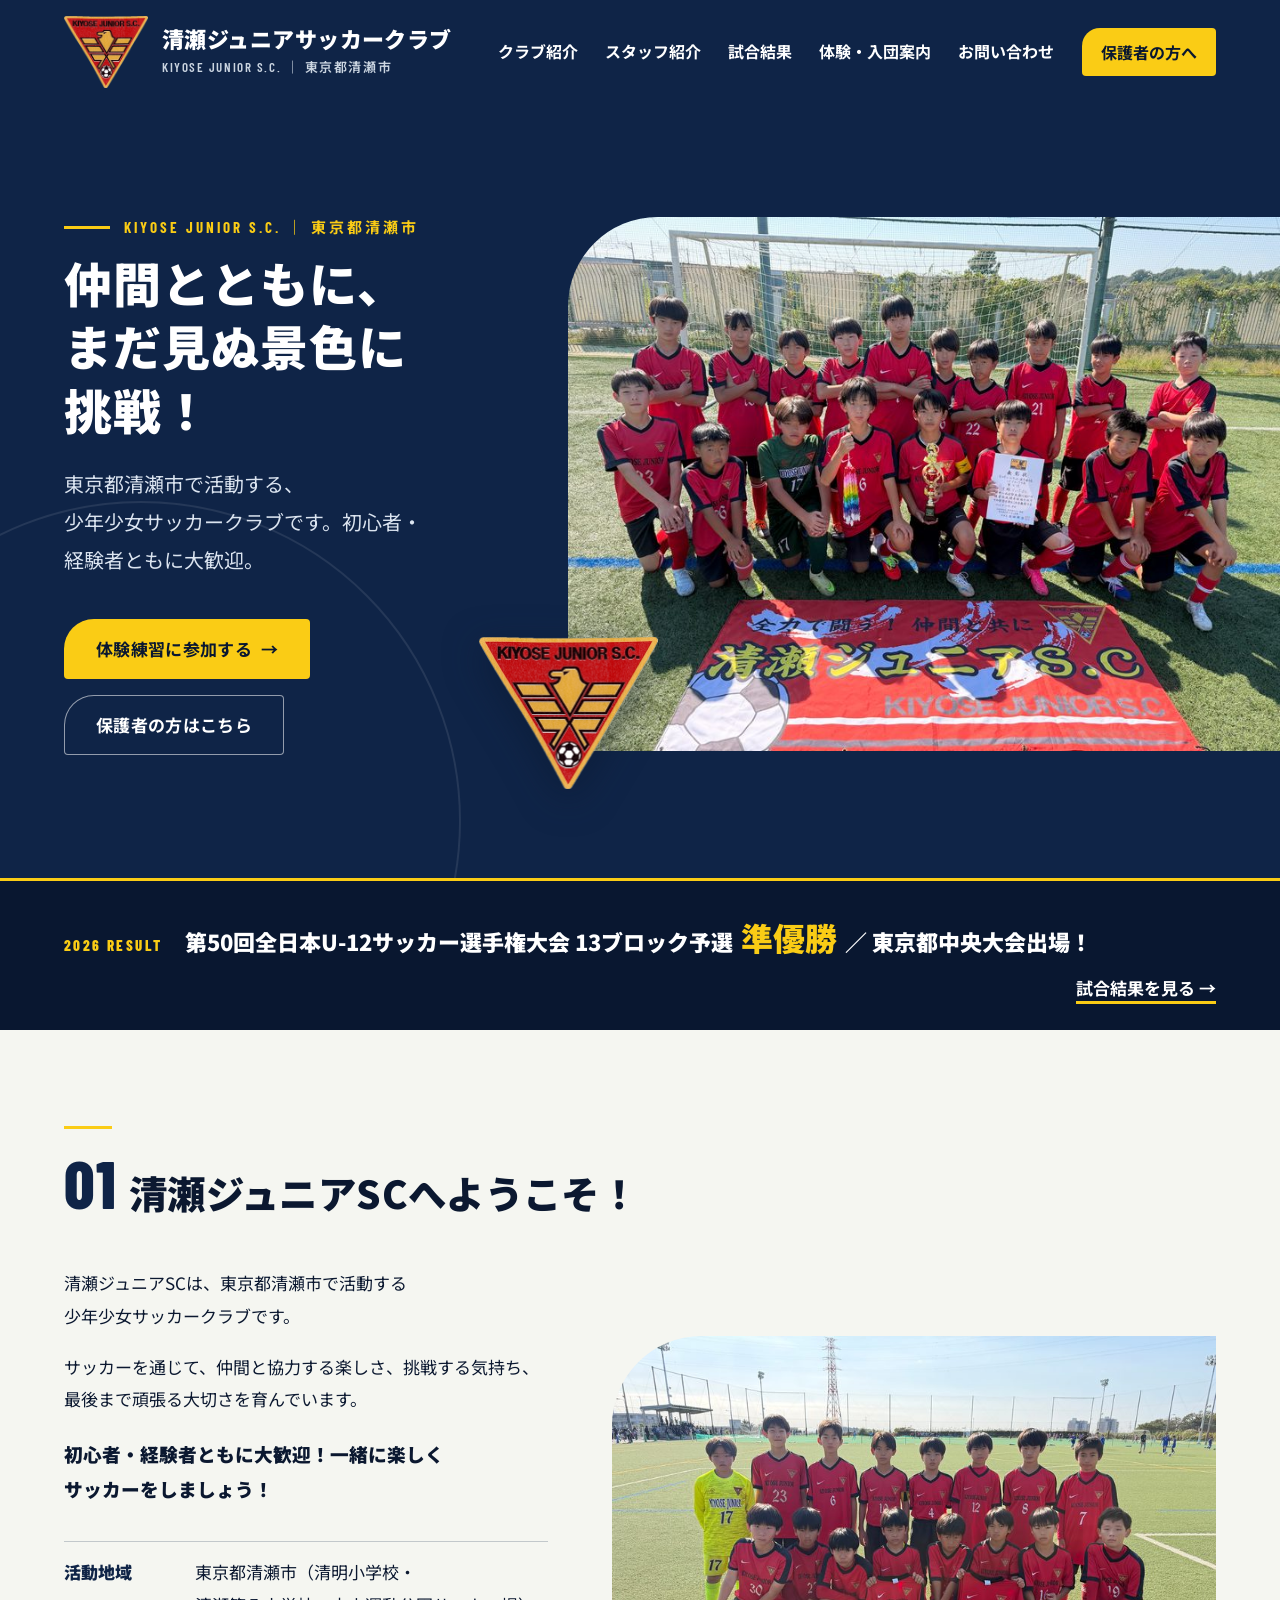
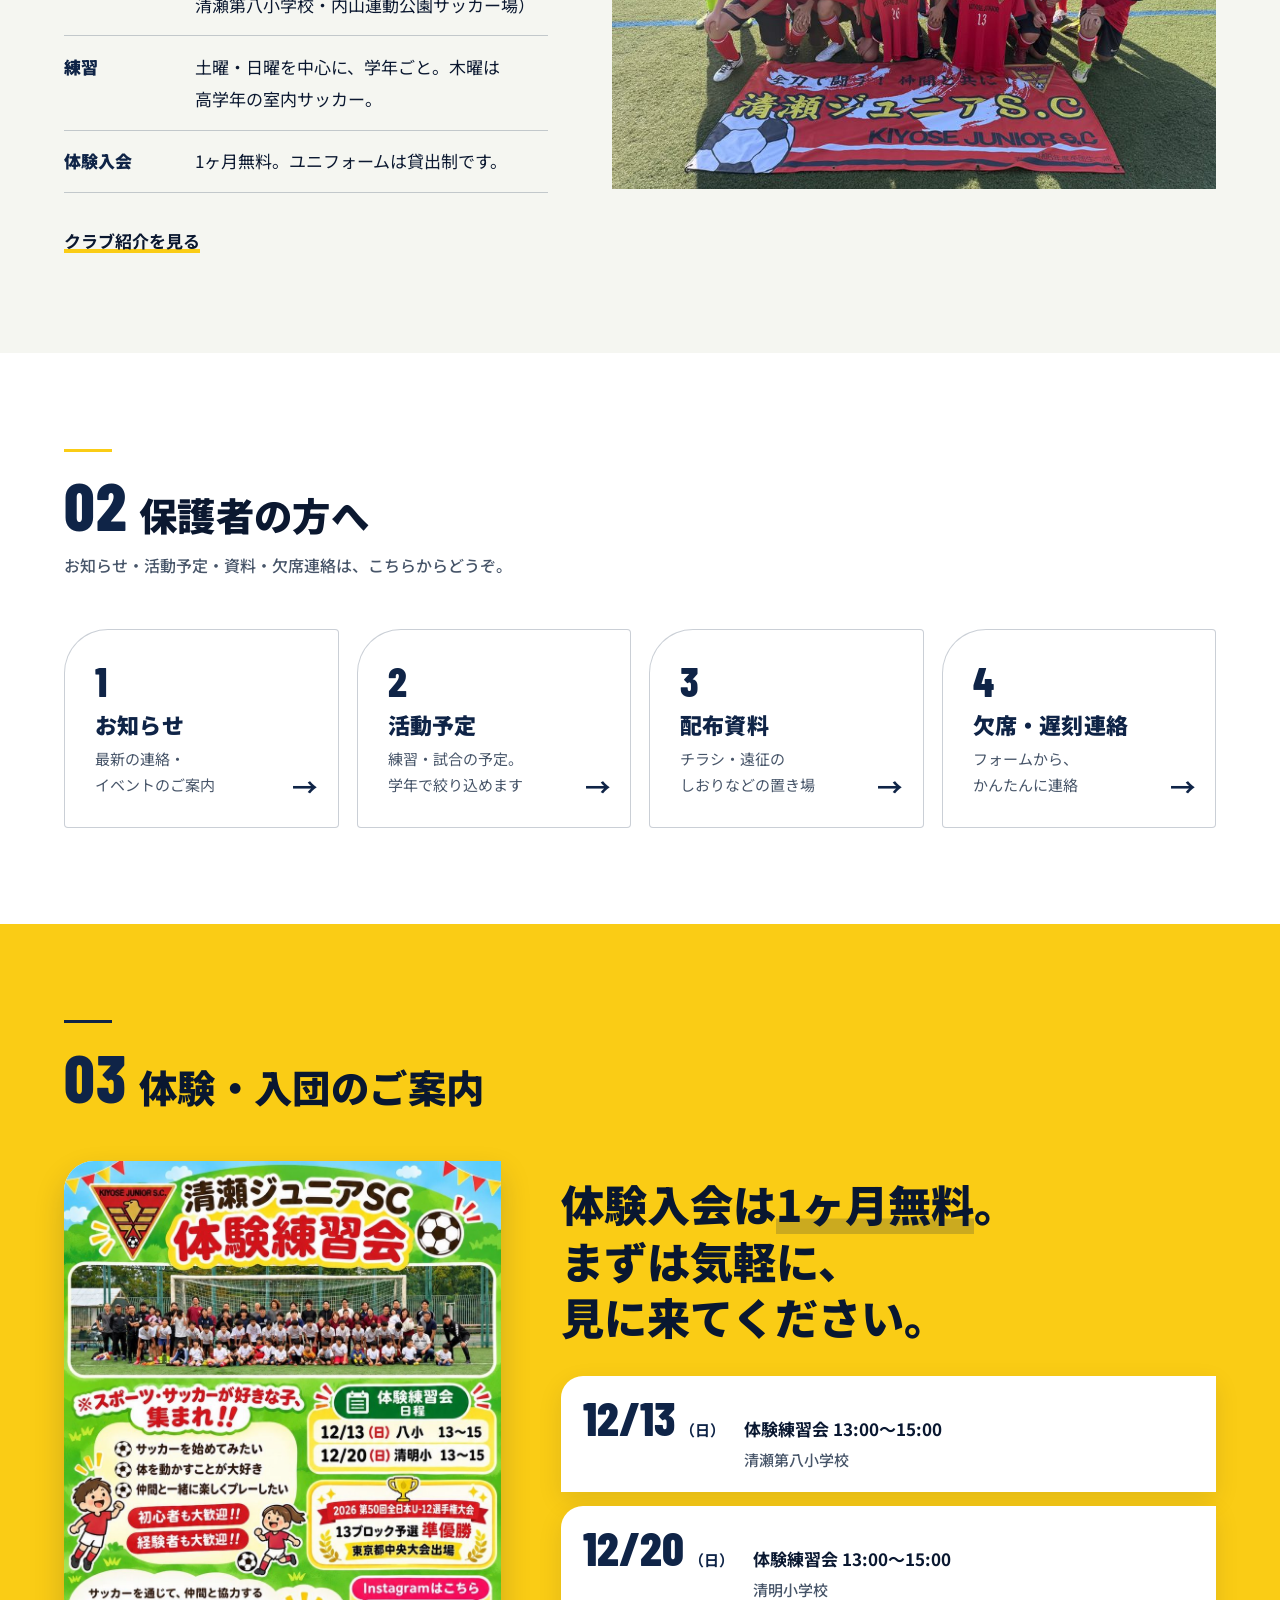
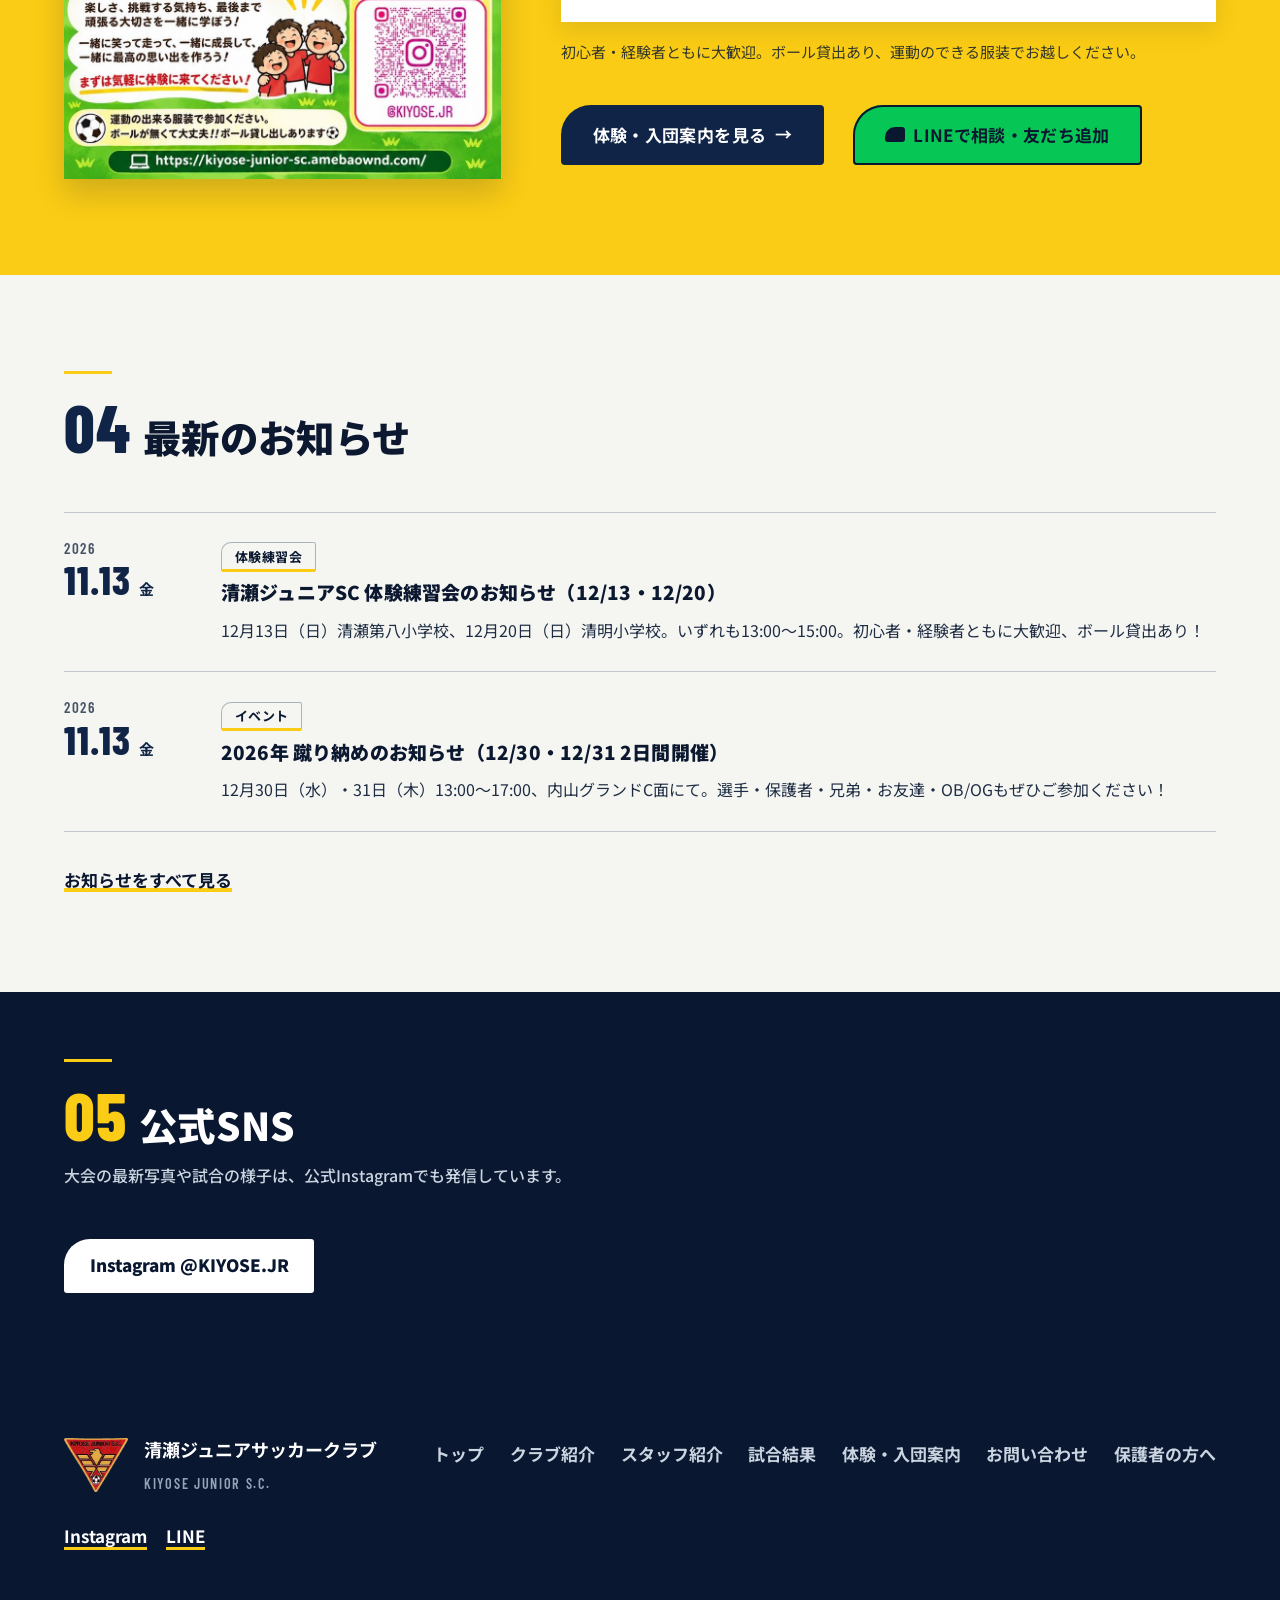
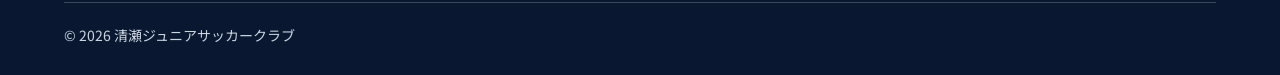
==== index.html @ 74bf967c "デザインB案（A＋B・赤はエンブレムと注意だけ）：見た目だけを入れた版 - 見出し：上に山吹の線（3px×48px）。番号は紺（紺の地では山吹、山吹の地では紺）。線は山吹の地の上では紺。 - トップの" ====
<!DOCTYPE html>
<html lang="ja" class="no-js">
<head>
<meta charset="utf-8">
<meta name="viewport" content="width=device-width, initial-scale=1">
<title>清瀬ジュニアサッカークラブ｜東京都清瀬市の少年少女サッカークラブ</title>
<meta name="description" content="東京都清瀬市で活動する少年少女サッカークラブ。初心者・経験者ともに大歓迎、体験入会は1ヶ月無料。お知らせ・活動予定・欠席連絡は保護者の方へのページから。">
<meta name="theme-color" content="#0f2447">
<meta property="og:type" content="website">
<meta property="og:locale" content="ja_JP">
<meta property="og:site_name" content="清瀬ジュニアサッカークラブ">
<meta property="og:title" content="清瀬ジュニアサッカークラブ｜東京都清瀬市の少年少女サッカークラブ">
<meta property="og:description" content="東京都清瀬市で活動する少年少女サッカークラブ。初心者・経験者ともに大歓迎、体験入会は1ヶ月無料。お知らせ・活動予定・欠席連絡は保護者の方へのページから。">
<link rel="canonical" href="https://kiyose-jr-sc.club/">
<meta property="og:url" content="https://kiyose-jr-sc.club/">
<meta property="og:image" content="https://kiyose-jr-sc.club/images/og.jpg">
<meta name="twitter:card" content="summary_large_image">
<link rel="icon" type="image/png" sizes="48x48" href="/images/favicon-48.png">
<link rel="apple-touch-icon" href="/images/favicon-180.png">
<link rel="preconnect" href="https://fonts.googleapis.com">
<link rel="preconnect" href="https://fonts.gstatic.com" crossorigin>
<link href="https://fonts.googleapis.com/css2?family=Barlow+Condensed:wght@600;700;800&family=Noto+Sans+JP:wght@400;500;700;900&display=swap" rel="stylesheet">
<link rel="stylesheet" href="/css/style.css">
<script>document.documentElement.className=document.documentElement.className.replace('no-js','js');</script>
<script type="application/ld+json">{"@context":"https://schema.org","@type":"SportsClub","name":"清瀬ジュニアサッカークラブ","alternateName":"KIYOSE JUNIOR S.C.","sport":"サッカー","areaServed":"東京都清瀬市","image":"https://kiyose-jr-sc.club/images/og.jpg","sameAs":["https://www.instagram.com/kiyose.jr/"]}</script>
</head>
<body>
<a class="skip" href="#main">本文へ移動</a>
<header class="site-header">
  <div class="wrap bar">
    <a class="brand" href="/">
      <img src="/images/emblem.png" width="720" height="613" alt="清瀬ジュニアサッカークラブ エンブレム">
      <span class="brand-text"><b>清瀬ジュニアサッカークラブ</b><small>KIYOSE JUNIOR S.C. ｜ 東京都清瀬市</small></span>
    </a>
    <button class="menu-btn" type="button" aria-expanded="false" aria-controls="gnav">メニュー</button>
    <nav id="gnav" class="gnav" aria-label="サイトメニュー">
      <ul>
          <li><a href="/about/">クラブ紹介</a></li>
          <li><a href="/staff/">スタッフ紹介</a></li>
          <li><a href="/results/">試合結果</a></li>
          <li><a href="/join/">体験・入団案内</a></li>
          <li><a href="/contact/">お問い合わせ</a></li>
          <li class="nav-cta"><a href="/parents/">保護者の方へ</a></li>
      </ul>
    </nav>
  </div>
</header>
<main id="main">

<section class="hero">
  <div class="wrap hero-grid">
    <div class="hero-copy">
      <p class="eyebrow">KIYOSE JUNIOR S.C. ｜ 東京都清瀬市</p>
      <h1><span class="nb">仲間とともに、</span><span class="nb">まだ見ぬ景色に<wbr>挑戦！</span></h1>
      <p class="lead">東京都清瀬市で活動する、少年少女サッカークラブです。初心者・経験者ともに大歓迎。</p>
      <p class="cta-row">
        <a class="btn btn-yellow" href="/join/">体験練習に参加する <span class="arrow"></span></a>
        <a class="btn btn-ghost" href="/parents/">保護者の方はこちら</a>
      </p>
    </div>
    <figure class="hero-photo">
      <div class="photo"><img src="/images/team-1-1600.jpg" srcset="/images/team-1-800.jpg 800w, /images/team-1-1200.jpg 1200w, /images/team-1-1600.jpg 1600w, /images/team-1-2400.jpg 2400w, /images/team-1-3200.jpg 3200w" sizes="(min-width: 900px) 52vw, 92vw" width="1600" height="1200" alt="清瀬ジュニアSCの選手たちの集合写真。赤いユニフォームで、優勝旗とトロフィーを囲んでいる" loading="eager" fetchpriority="high"></div>
      <img class="hero-emblem" src="/images/emblem.png" width="720" height="613" alt="">
    </figure>
  </div>
</section>

<section class="achieve" aria-label="2026年度の大会実績">
  <div class="wrap">
    <span class="ac-label">2026 RESULT</span>
    <p class="ac-main">第50回全日本U-12サッカー選手権大会 13ブロック予選 <em>準優勝</em> ／ 東京都中央大会出場！</p>
    <a href="/results/">試合結果を見る →</a>
  </div>
</section>

<section class="sec" id="club">
  <div class="wrap">
    <div class="sh"><span class="no">01</span><h2>清瀬ジュニアSCへようこそ！</h2></div>
    <div class="cols wide-r">
      <div>
        <div class="prose">
          <p>清瀬ジュニアSCは、東京都清瀬市で活動する少年少女サッカークラブです。</p>
          <p>サッカーを通じて、仲間と協力する楽しさ、挑戦する気持ち、最後まで頑張る大切さを育んでいます。</p>
          <p class="em">初心者・経験者ともに大歓迎！一緒に楽しくサッカーをしましょう！</p>
        </div>
        <dl class="facts">
          <div><dt>活動地域</dt><dd>東京都清瀬市（清明小学校・清瀬第八小学校・内山運動公園サッカー場）</dd></div>
          <div><dt>練習</dt><dd>土曜・日曜を中心に、学年ごと。木曜は高学年の室内サッカー。</dd></div>
          <div><dt>体験入会</dt><dd>1ヶ月無料。ユニフォームは貸出制です。</dd></div>
        </dl>
        <p class="more-row"><a class="text-link" href="/about/">クラブ紹介を見る</a></p>
      </div>
      <figure class="photo-arc"><img src="/images/team-2-1600.jpg" srcset="/images/team-2-800.jpg 800w, /images/team-2-1200.jpg 1200w, /images/team-2-1600.jpg 1600w, /images/team-2-2400.jpg 2400w" sizes="(min-width: 1280px) 605px, (min-width: 900px) 48vw, 92vw" width="1600" height="1200" alt="清瀬ジュニアSCの選手たちの集合写真。ピッチの上で、チームのフラッグを前に並んでいる" loading="lazy"></figure>
    </div>
  </div>
</section>

<section class="sec white" id="parents-entry">
  <div class="wrap">
    <div class="sh"><span class="no">02</span><h2>保護者の方へ</h2><p class="sub">お知らせ・活動予定・資料・欠席連絡は、こちらからどうぞ。</p></div>
    <div class="tiles">
      <a class="tile" href="/parents/#news"><span class="tn">1</span><h3>お知らせ</h3><p>最新の連絡・イベントのご案内</p><span class="go">→</span></a>
      <a class="tile" href="/parents/#schedule"><span class="tn">2</span><h3>活動予定</h3><p>練習・試合の予定。学年で絞り込めます</p><span class="go">→</span></a>
      <a class="tile" href="/parents/#docs"><span class="tn">3</span><h3>配布資料</h3><p>チラシ・遠征のしおりなどの置き場</p><span class="go">→</span></a>
      <a class="tile" href="/parents/#absence"><span class="tn">4</span><h3>欠席・遅刻連絡</h3><p>フォームから、かんたんに連絡</p><span class="go">→</span></a>
    </div>
  </div>
</section>

<section class="sec yellow" id="join">
  <div class="wrap">
    <div class="sh"><span class="no">03</span><h2>体験・入団のご案内</h2></div>
    <div class="join-grid">
      <figure class="flyer">
        <a href="/join/"><img src="/images/flyer-taiken.jpg" width="900" height="1272" alt="清瀬ジュニアSC 体験練習会のチラシ。12月13日と12月20日の13時から15時" loading="lazy"></a>
      </figure>
      <div>
        <p class="big-offer"><span class="nb">体験入会は<em>1ヶ月無料</em>。</span><br><span class="nb">まずは気軽に、</span><span class="nb">見に来てください。</span></p>
        <ul class="dates">
          <li><span class="dd">12/13<small>（日）</small></span><span class="dw">体験練習会 13:00〜15:00<span>清瀬第八小学校</span></span></li>
          <li><span class="dd">12/20<small>（日）</small></span><span class="dw">体験練習会 13:00〜15:00<span>清明小学校</span></span></li>
        </ul>
        <p class="note" style="margin-top:1rem">初心者・経験者ともに大歓迎。ボール貸出あり、運動のできる服装でお越しください。</p>
        <p class="cta-row"><a class="btn btn-navy" href="/join/">体験・入団案内を見る <span class="arrow"></span></a>
          <a class="btn btn-chat" href="#" data-social="line" target="_blank" rel="noopener" hidden>LINEで相談・友だち追加</a></p>
      </div>
    </div>
  </div>
</section>

<section class="sec" id="news">
  <div class="wrap">
    <div class="sh"><span class="no">04</span><h2>最新のお知らせ</h2></div>
    <ul class="news" data-news data-limit="3">
    <li class="news-item">
      <time class="nd" datetime="2026-11-13"><span class="nd-y">2026</span><span class="nd-md">11.13</span><span class="nd-w">金</span></time>
      <div class="nbody"><span class="tag tag-navy">体験練習会</span><h3 class="nt">清瀬ジュニアSC 体験練習会のお知らせ（12/13・12/20）</h3><p class="nx"><span class="nb">12月13日（日）</span>清瀬第八小学校、<span class="nb">12月20日（日）</span>清明小学校。いずれも13:00〜15:00。初心者・経験者ともに大歓迎、ボール貸出あり！</p></div>
    </li>
    <li class="news-item">
      <time class="nd" datetime="2026-11-13"><span class="nd-y">2026</span><span class="nd-md">11.13</span><span class="nd-w">金</span></time>
      <div class="nbody"><span class="tag tag-yellow">イベント</span><h3 class="nt">2026年 蹴り納めのお知らせ（12/30・12/31 2日間開催）</h3><p class="nx"><span class="nb">12月30日（水）</span>・<span class="nb">31日（木）</span>13:00〜17:00、内山グランドC面にて。選手・保護者・兄弟・お友達・OB/OGもぜひご参加ください！</p></div>
    </li>
  </ul>
    <p class="more-row"><a class="text-link" href="/parents/#news">お知らせをすべて見る</a></p>
  </div>
</section>

<section class="sec tight deep on-dark" id="sns">
  <div class="wrap">
    <div class="sh"><span class="no">05</span><h2>公式SNS</h2><p class="sub">大会の最新写真や試合の様子は、公式Instagramでも発信しています。</p></div>
    <div class="sns-row">
      <a href="https://www.instagram.com/kiyose.jr/" data-social="instagram" target="_blank" rel="noopener">Instagram @KIYOSE.JR</a>
      <a href="#" data-social="facebook" target="_blank" rel="noopener" hidden>Facebook</a>
    </div>
  </div>
</section>

</main>
<footer class="site-footer">
  <div class="wrap">
    <div class="foot-grid">
      <div>
        <a class="foot-brand" href="/">
          <img src="/images/emblem.png" width="720" height="613" alt="" loading="lazy">
          <span><b>清瀬ジュニアサッカークラブ</b><small>KIYOSE JUNIOR S.C.</small></span>
        </a>
        <p class="foot-sns">
          <a href="https://www.instagram.com/kiyose.jr/" data-social="instagram" target="_blank" rel="noopener">Instagram</a>
          <a href="#" data-social="line" target="_blank" rel="noopener" hidden>LINE</a>
          <a href="#" data-social="facebook" target="_blank" rel="noopener" hidden>Facebook</a>
        </p>
      </div>
      <nav class="foot-nav" aria-label="フッターメニュー">
        <a href="/">トップ</a>
        <a href="/about/">クラブ紹介</a>
        <a href="/staff/">スタッフ紹介</a>
        <a href="/results/">試合結果</a>
        <a href="/join/">体験・入団案内</a>
        <a href="/contact/">お問い合わせ</a>
        <a href="/parents/">保護者の方へ</a>
      </nav>
    </div>
    <p class="copy">© <span data-year>2026</span> 清瀬ジュニアサッカークラブ</p>
  </div>
</footer>
<script src="/config.js" defer></script>
<script src="/js/common.js" defer></script>
</body>
</html>
---- css/style.css ----
/*
 * 清瀬ジュニアサッカークラブ スタイルシート（これ1枚だけです）
 * ------------------------------------------------------------
 * 世界観：「ピッチのライン」
 *   ・線   … 区切りは、白線のような一本線（四角い枠では囲まない）
 *   ・番号 … 見出しの頭は背番号（01・02…）。日付・スコアも同じ数字の書体
 *   ・弧   … コーナーアーク。写真・ボタン・カードは「左上の角だけ」丸い
 *   ・色   … 濃紺（地）／黄色（押す・目印）／チョークの白（読む面）。赤はエンブレムと注意だけ
 * ChatGPTに頼むときは、「このCSSの世界観（線・番号・左上だけ丸い角）を守って」と添えてください。
 */

:root {
  --navy: #0f2447;
  --navy-deep: #091730;
  --navy-mid: #17336a;
  --yellow: #facc15;
  --chalk: #f5f6f1;
  --white: #ffffff;
  --ink: #0b1830;
  --muted: #475569;
  --line: rgba(15, 36, 71, .22);
  --red: #c8102e;

  --font: "Noto Sans JP", "Hiragino Kaku Gothic ProN", "Hiragino Sans", Meiryo, system-ui, sans-serif;
  --num: "Barlow Condensed", "Noto Sans JP", sans-serif;

  --gutter: clamp(18px, 4.5vw, 44px);
  --wrap: 72rem;
  --arc: clamp(44px, 7vw, 110px);   /* 大きな弧（写真） */
  --arc-m: 30px;                    /* 中くらいの弧（カード・ボタン） */
  --space: clamp(52px, 7.5vw, 96px);
}

*, *::before, *::after { box-sizing: border-box; }
html { -webkit-text-size-adjust: 100%; scroll-behavior: smooth; scroll-padding-top: 88px; }
body {
  margin: 0;
  font-family: var(--font);
  font-size: 1rem;
  line-height: 1.9;
  color: var(--ink);
  background: var(--chalk);
  word-break: auto-phrase;
  line-break: strict;
  overflow-wrap: anywhere;
  font-feature-settings: "palt" 0;
}
@media (min-width: 900px) { body { font-size: 1.0625rem; } }
img { max-width: 100%; height: auto; display: block; }
h1, h2, h3, h4 { line-height: 1.4; margin: 0; text-wrap: balance; font-weight: 900; letter-spacing: .01em; }
p { margin: 0; text-wrap: pretty; }
ul, ol { margin: 0; padding: 0; list-style: none; }
a { color: inherit; }
button { font: inherit; color: inherit; }
[hidden] { display: none !important; }
.nb { display: inline-block; }
.wrap { width: 100%; max-width: calc(var(--wrap) + var(--gutter) * 2); margin-inline: auto; padding-inline: var(--gutter); }
.skip { position: absolute; left: -999px; top: 0; background: var(--yellow); color: var(--navy-deep); padding: .6rem 1rem; z-index: 100; font-weight: 700; }
.skip:focus { left: 0; }
:focus-visible { outline: 3px solid var(--yellow); outline-offset: 3px; box-shadow: 0 0 0 5px var(--navy); }
.on-dark :focus-visible, .site-header :focus-visible, .site-footer :focus-visible { box-shadow: 0 0 0 5px var(--navy-deep); }

/* ---------- 文章中のリンク：マーカーでなぞる ---------- */
.text-link, .prose a:not(.btn) {
  text-decoration: none; font-weight: 700;
  background: linear-gradient(var(--yellow), var(--yellow)) 0 100% / 100% .24em no-repeat;
  transition: background-size .2s ease;
}
.text-link:hover, .prose a:not(.btn):hover { background-size: 100% 100%; }

/* ---------- ボタン（左上だけ丸い） ---------- */
.btn {
  display: inline-flex; align-items: center; justify-content: center; gap: .5em;
  min-height: 54px; padding: .7rem 1.7rem;
  border: 0; cursor: pointer; text-decoration: none; text-align: center;
  font-weight: 700; line-height: 1.4; letter-spacing: .02em;
  border-radius: 4px; border-top-left-radius: var(--arc-m);
  transition: transform .18s ease, background-color .18s ease, color .18s ease;
}
.btn:hover { transform: translateY(-2px); }
.btn-yellow { background: var(--yellow); color: var(--navy-deep); }
.btn-yellow:hover { background: #ffd93a; }
.btn-navy { background: var(--navy); color: var(--white); }
.btn-navy:hover { background: var(--navy-mid); }
.btn-ghost { background: transparent; color: var(--white); box-shadow: inset 0 0 0 1px rgba(255,255,255,.55); }   /* 紺の地の上の、2つ目のボタン */
.btn-ghost:hover { background: rgba(255,255,255,.1); }
.btn-line { background: transparent; color: var(--navy); box-shadow: inset 0 -3px 0 var(--navy); border-radius: 0; }
.btn-line:hover { background: var(--navy); color: var(--white); }
.btn-chat { background: #06c755; color: var(--navy-deep); }   /* LINEの緑。文字は濃紺（白だと読みにくい：緑×濃紺は約8:1） */
.btn-chat:hover { background: #2fdc77; }
.btn-chat::before { content: ""; flex: none; width: 20px; height: 15px; background: var(--navy-deep); border-radius: 10px 3px 3px 3px; }   /* 吹き出し。左上だけ丸い */
.cta-band .btn-chat { box-shadow: inset 0 0 0 2px var(--navy-deep); }   /* 黄色の上では輪郭線を足す */
.btn-sm { min-height: 46px; padding: .5rem 1.2rem; font-size: .9375rem; }
.btn[disabled] { opacity: .45; cursor: not-allowed; transform: none; }
.arrow::after { content: "→"; font-family: var(--num); font-weight: 700; transition: transform .18s ease; }
.btn:hover .arrow::after, a:hover > .arrow::after { transform: translateX(4px); }
.link-btn { background: none; border: 0; padding: .4rem 0; cursor: pointer; font-weight: 700; color: var(--navy);
  background: linear-gradient(var(--yellow), var(--yellow)) 0 100% / 100% .24em no-repeat; }

/* ---------- ヘッダー ---------- */
.site-header { background: var(--navy); color: var(--white); position: relative; z-index: 20; }
.site-header .bar { display: flex; align-items: center; justify-content: space-between; gap: 1rem; padding-block: 12px; }
.brand { display: flex; align-items: center; gap: 14px; text-decoration: none; color: inherit; min-width: 0; }
.brand img { width: 62px; height: auto; flex: none; }
.brand-text { display: block; min-width: 0; }
.brand-text b { display: block; font-size: 1.0625rem; line-height: 1.3; font-weight: 900; letter-spacing: .02em; }
.brand-text small { display: block; font-family: var(--num); font-size: .8125rem; letter-spacing: .12em; color: #cbd5e1; font-weight: 600; margin-top: 2px; }
.menu-btn { display: none; }
.gnav ul { display: flex; flex-wrap: wrap; gap: .35rem 1.7rem; }
.gnav a {
  display: inline-block; padding: .5rem 0; text-decoration: none; font-weight: 700; font-size: .9375rem;
  background: linear-gradient(var(--yellow), var(--yellow)) 0 100% / 0 3px no-repeat; transition: background-size .2s ease;
}
.gnav a:hover, .gnav a[aria-current="page"] { background-size: 100% 3px; }
.gnav .nav-cta a { background: var(--yellow); color: var(--navy-deep); padding: .55rem 1.2rem; border-radius: 4px; border-top-left-radius: 18px; }
.gnav .nav-cta a:hover { background: #ffd93a; }

@media (min-width: 1000px) {
  .site-header .bar { padding-block: 16px; }
  .brand img { width: 84px; }
  .brand-text b { font-size: 1.375rem; }
  .gnav a { font-size: 1rem; }
}
@media (max-width: 999px) {
  .menu-btn {
    display: inline-flex; flex-direction: column; align-items: center; justify-content: center; gap: 5px; background: transparent; border: 0; cursor: pointer;
    color: var(--white); font-weight: 700; font-size: .6875rem; letter-spacing: .06em; min-width: 56px; min-height: 52px; flex: none; padding: 0;
  }
  .menu-btn::before { content: ""; width: 28px; height: 15px;
    background: linear-gradient(var(--yellow), var(--yellow)) 0 0 / 100% 3px no-repeat, linear-gradient(var(--yellow), var(--yellow)) 0 50% / 100% 3px no-repeat, linear-gradient(var(--yellow), var(--yellow)) 0 100% / 100% 3px no-repeat; }
  .site-header .bar { flex-wrap: wrap; }
  .brand img { width: 54px; }
  .brand { gap: 11px; flex: 1 1 0; }
  .brand-text b { font-size: .9375rem; }
  .brand-text small { font-size: .6875rem; letter-spacing: .06em; }
  .gnav { flex-basis: 100%; }
  .gnav ul { flex-direction: column; gap: 0; border-top: 1px solid rgba(255,255,255,.2); margin-top: 6px; }
  .gnav li { border-bottom: 1px solid rgba(255,255,255,.14); }
  .gnav a { display: block; padding: .95rem 0; font-size: 1.0625rem; }
  .gnav .nav-cta { border-bottom: 0; padding-top: .9rem; }
  .gnav .nav-cta a { display: block; text-align: center; padding: .95rem 1rem; }
  .js .gnav { display: none; }
  .js .gnav.open { display: block; }
}

/* ---------- 見出し：背番号とライン ---------- */
.sec { padding-block: var(--space); }
.sec.tight { padding-block: calc(var(--space) * .7); }
.sec.white { background: var(--white); }
.sec.navy { background: var(--navy); color: var(--white); }
.sec.deep { background: var(--navy-deep); color: var(--white); }
.sec.yellow { background: var(--yellow); color: var(--navy-deep); }   /* 体験会の段：山吹のベタに紺の文字（白文字は使わない） */
.yellow .no { color: var(--navy); }
.yellow .sh .sub, .yellow .note { color: rgba(9, 23, 48, .82); }
/* 見出しの上に、山吹の線（3px × 48px）。番号は紺（紺の地では山吹、山吹の地では紺） */
.sh {
  position: relative; display: flex; align-items: baseline; flex-wrap: wrap; gap: .1rem .7rem;
  padding-top: 1.4rem; margin-bottom: clamp(26px, 4vw, 48px);
}
.sh::before { content: ""; position: absolute; left: 0; top: 0; width: 48px; height: 3px; background: var(--yellow); }
.yellow .sh::before { background: var(--navy); }   /* 山吹の地の上では、線を紺に */
.no {
  font-family: var(--num); font-weight: 800; font-size: clamp(2.7rem, 7vw, 4.2rem); line-height: 1; letter-spacing: .02em;
  color: var(--navy); flex: none;
}
.navy .no, .deep .no { color: var(--yellow); }
.sh h2 { font-size: clamp(1.55rem, 3.6vw, 2.4rem); }
.sh .sub { flex-basis: 100%; color: var(--muted); font-size: 1rem; font-weight: 500; margin-top: .4rem; }
.navy .sh .sub, .deep .sh .sub { color: #cbd5e1; }

/* ---------- ページ見出し（下層ページ） ---------- */
.page-head { background: var(--navy); color: var(--white); padding-block: clamp(40px, 7vw, 84px) clamp(34px, 5vw, 64px); position: relative; overflow: hidden; }
.page-head::after { content: ""; position: absolute; right: -90px; top: -90px; width: 360px; height: 360px; border-radius: 50%; border: 2px solid rgba(255,255,255,.1); pointer-events: none; }
.eyebrow { font-family: var(--num); font-weight: 700; font-size: .9375rem; letter-spacing: .2em; color: var(--yellow); text-transform: uppercase; }
.page-head h1 { font-size: clamp(1.9rem, 5.2vw, 3.2rem); margin-top: .5rem; }
.page-head .lead { margin-top: 1rem; color: #dbe4f0; font-size: clamp(1rem, 1.6vw, 1.1875rem); }
.jump { display: flex; flex-wrap: wrap; gap: .6rem .5rem; margin-top: 1.6rem; }
.jump a {
  display: inline-flex; align-items: baseline; gap: .55em; padding: .55rem 1.1rem .55rem .9rem; text-decoration: none; font-weight: 700;
  background: rgba(255,255,255,.1); border-radius: 3px; border-top-left-radius: 16px; transition: background-color .18s;
}
.jump a:hover { background: var(--yellow); color: var(--navy-deep); }
.jump b { font-family: var(--num); font-size: 1.25rem; color: var(--yellow); font-weight: 800; }
.jump a:hover b { color: var(--navy-deep); }

/* ---------- トップ：ヒーロー ---------- */
.hero { background: var(--navy); color: var(--white); position: relative; overflow: hidden; }
.hero::before { /* センターサークル */
  content: ""; position: absolute; width: min(70vw, 640px); aspect-ratio: 1; border-radius: 50%;
  border: 2px solid rgba(255,255,255,.09); left: -14%; bottom: -34%; pointer-events: none;
}
/* ヒーロー（B案）：紺の地に、文字は左・写真は右。写真には影（スクリム）をかけず、顔は明るいまま。
   熱量は写真の大きさで出す。スマホでは、文字→写真と縦に並べる（どちらも顔に重ならない） */
.hero .eyebrow { display: flex; align-items: center; gap: 14px; }
.hero .eyebrow::before { content: ""; flex: none; width: 46px; height: 3px; background: var(--yellow); }
@media (max-width: 520px) { .hero .eyebrow { gap: 10px; font-size: .8125rem; letter-spacing: .1em; } .hero .eyebrow::before { width: 24px; } }
.hero-grid { display: grid; gap: clamp(26px, 5vw, 64px); padding-block: clamp(34px, 6vw, 84px) clamp(56px, 7vw, 96px); align-items: center; position: relative; }
@media (min-width: 900px) {
  .hero { min-height: 86vh; display: flex; align-items: center; }
  .hero-grid { grid-template-columns: minmax(0, .85fr) minmax(0, 1.25fr); width: 100%; }
  .hero h1 { font-size: clamp(2.2rem, 4.1vw, 3.3rem); }
}
.hero h1 { font-size: clamp(1.95rem, 7.4vw, 3rem); line-height: 1.32; margin-top: .6rem; letter-spacing: .02em; }
.hero h1 .y { color: var(--yellow); }
.hero .lead { margin-top: clamp(14px, 2vw, 24px); font-size: clamp(1rem, 1.7vw, 1.25rem); color: #dbe4f0; }
.cta-row { display: flex; flex-wrap: wrap; align-items: center; gap: 1rem 1.8rem; margin-top: clamp(22px, 3.4vw, 40px); }
.cta-row .btn { min-height: 60px; font-size: 1.0625rem; padding-inline: 2rem; }   /* 黄色・LINE・紺を同じ高さに */
.on-dark .text-link, .hero .text-link { color: var(--white); }
.on-dark .text-link:hover, .hero .text-link:hover { color: var(--navy-deep); }
.hero-photo { position: relative; margin: 0; }
@media (min-width: 900px) { .hero-photo { margin-right: calc(var(--gutter) * -1 - max(0px, (100vw - var(--wrap) - 2 * var(--gutter)) / 2)); } .hero-photo .photo { aspect-ratio: 4 / 3; } }
.hero-photo .photo { border-top-left-radius: var(--arc); overflow: hidden; background: var(--navy-deep); aspect-ratio: 4 / 3; }
.hero-photo .photo img { width: 100%; height: 100%; object-fit: cover; }
.hero-emblem {
  position: absolute; left: clamp(-92px, -7vw, -40px); bottom: clamp(-44px, -3vw, -26px); width: clamp(104px, 14vw, 184px); height: auto;
  filter: drop-shadow(0 10px 18px rgba(9, 23, 48, .55));
}
/* スマホ：エンブレムは写真の下の端（顔より下）に置く。写真の上の角には置かない */
@media (max-width: 899px) { .hero-emblem { left: auto; right: 10px; top: auto; bottom: -34px; width: 96px; } .hero-photo { margin-top: 20px; } }

/* 試合結果のバー：紺の地＋白い文字＋山吹のスコア。上に山吹の線（3px） */
.achieve { background: var(--navy-deep); color: var(--white); border-top: 3px solid var(--yellow); }
.achieve .wrap { display: flex; flex-wrap: wrap; align-items: baseline; gap: .3rem 1.4rem; padding-block: clamp(16px, 2.6vw, 26px); }
.achieve .ac-label { font-family: var(--num); font-weight: 800; letter-spacing: .16em; font-size: .9375rem; color: var(--yellow); }
.achieve .ac-main { font-size: clamp(1.0625rem, 2.2vw, 1.375rem); font-weight: 900; }
.achieve .ac-main em { font-style: normal; font-size: 1.45em; padding-inline: .1em; color: var(--yellow); }
.achieve a { margin-left: auto; font-weight: 700; text-decoration: none; color: var(--white); background: linear-gradient(var(--yellow), var(--yellow)) 0 100% / 100% 3px no-repeat; }
@media (max-width: 640px) { .achieve a { margin-left: 0; flex-basis: 100%; } }

/* ---------- 写真（左上の弧） ---------- */
.photo-arc { border-top-left-radius: var(--arc); overflow: hidden; margin: 0; background: var(--navy-deep); }
.photo-arc img { width: 100%; height: auto; }

/* ---------- 2カラム ---------- */
.cols { display: grid; gap: clamp(28px, 5vw, 64px); align-items: center; }
@media (min-width: 900px) {
  .cols { grid-template-columns: minmax(0, 1fr) minmax(0, 1fr); }
  .cols.wide-r { grid-template-columns: minmax(0, 1fr) minmax(0, 1.25fr); }
  .cols.wide-l { grid-template-columns: minmax(0, 1.25fr) minmax(0, 1fr); }
  .cols.top { align-items: start; }
}
.prose > * + * { margin-top: 1.1em; }
.prose .em { font-weight: 900; font-size: 1.1em; }

/* 事実の三行：線で区切る */
.facts { margin-top: clamp(22px, 3vw, 34px); }
.facts > div { display: grid; grid-template-columns: 7.2rem minmax(0, 1fr); gap: .3rem 1rem; padding: .9rem 0; border-top: 1px solid var(--line); }
.facts > div:last-child { border-bottom: 1px solid var(--line); }
.facts dt { font-weight: 900; color: var(--navy); }
.facts dd { margin: 0; }
@media (max-width: 520px) { .facts > div { grid-template-columns: 1fr; } }

/* ---------- 保護者の方へ（タイル） ---------- */
.tiles { display: grid; gap: 14px; grid-template-columns: 1fr; }
@media (min-width: 640px) { .tiles { grid-template-columns: repeat(2, 1fr); gap: 18px; } }
@media (min-width: 1000px) { .tiles { grid-template-columns: repeat(4, 1fr); } }
/* 保護者カード：白地＋紺の見出し＋細い線。触れると紺に反転し、上に山吹の線が走る */
.tile {
  position: relative; display: block; text-decoration: none; background: var(--white); color: var(--ink); border: 1px solid var(--line);
  padding: clamp(20px, 2.6vw, 30px); min-height: 11rem; border-radius: 4px; border-top-left-radius: 44px; overflow: hidden;
  transition: background-color .2s ease, color .2s ease, transform .2s ease;
}
.tile::before { content: ""; position: absolute; left: 0; top: 0; height: 3px; width: 0; background: var(--yellow); transition: width .28s ease; }
.tile:hover { background: var(--navy); border-color: var(--navy); color: var(--white); transform: translateY(-3px); }
.tile:hover::before { width: 100%; }
.tile .tn { font-family: var(--num); font-weight: 800; font-size: 2.6rem; line-height: 1; color: var(--navy); display: block; transition: color .2s ease; }
.tile:hover .tn { color: var(--yellow); }
.tile h3 { font-size: 1.375rem; margin-top: .5rem; color: var(--navy); transition: color .2s ease; }
.tile:hover h3 { color: var(--white); }
.tile p { color: var(--muted); font-size: .9375rem; line-height: 1.7; margin-top: .4rem; padding-right: 2.6rem; transition: color .2s ease; }
.tile:hover p { color: #d4def0; }
.tile .go { position: absolute; right: 1.2rem; bottom: 1rem; font-family: var(--num); font-size: 1.6rem; font-weight: 700; color: var(--navy); transition: transform .2s, color .2s; }
.tile:hover .go { transform: translateX(5px); color: var(--yellow); }

/* ---------- 体験の案内 ---------- */
.join-grid { display: grid; gap: clamp(26px, 5vw, 60px); align-items: center; }
@media (min-width: 900px) { .join-grid { grid-template-columns: minmax(0, .8fr) minmax(0, 1.2fr); } }
.flyer { margin: 0; border-top-left-radius: var(--arc-m); overflow: hidden; background: var(--white); box-shadow: 0 14px 30px rgba(9, 23, 48, .18); }
.flyer a { display: block; }
.flyer img { width: 100%; height: auto; }
.flyer figcaption { padding: .7rem 1rem; font-size: .875rem; color: var(--muted); background: var(--white); }
.big-offer { font-weight: 900; font-size: clamp(1.7rem, 4.4vw, 2.7rem); line-height: 1.3; }
.big-offer em { font-style: normal; box-shadow: inset 0 -.36em 0 var(--yellow); }
.dates { display: grid; gap: 0; margin-top: clamp(20px, 3vw, 32px); }
.dates > li { display: grid; grid-template-columns: auto minmax(0, 1fr); align-items: baseline; gap: .2rem 1.2rem; padding: 1rem 0; border-top: 1px solid var(--line); }
.dates > li:last-child { border-bottom: 1px solid var(--line); }
.dates .dd { font-family: var(--num); font-weight: 800; font-size: clamp(2.2rem, 5vw, 3rem); line-height: 1; color: var(--navy); }
.dates .dd small { font-family: var(--font); font-size: .9375rem; font-weight: 700; margin-left: .3em; }
.dates .dw { font-weight: 700; }
.dates .dw span { display: block; font-weight: 500; color: var(--muted); font-size: .9375rem; }
.note { color: var(--muted); font-size: .9375rem; line-height: 1.8; }
/* 体験会の段（山吹のベタ）：日付は白いカードに並べる。強調の下線は紺のうすい線（山吹の上では山吹が見えない） */
.sec.yellow .big-offer em { box-shadow: inset 0 -.36em 0 rgba(15, 36, 71, .2); }
.sec.yellow .dates { gap: 14px; }
.sec.yellow .dates > li, .sec.yellow .dates > li:last-child { background: var(--white); border: 0; padding: 1.1rem 1.4rem; border-top-left-radius: 22px; box-shadow: 0 8px 24px rgba(9, 23, 48, .1); }
.sec.yellow .btn-chat { box-shadow: inset 0 0 0 2px var(--navy-deep); }   /* 山吹の上では輪郭線を足す */

/* ---------- お知らせ ---------- */
.news { border-top: 1px solid var(--line); }
.news-item { display: grid; grid-template-columns: 8.4rem minmax(0, 1fr); gap: .5rem 1.4rem; padding: clamp(18px, 2.4vw, 26px) 0; border-bottom: 1px solid var(--line); }
.nd { display: flex; align-items: baseline; gap: .15rem .5rem; flex-wrap: wrap; align-self: start; font-family: var(--num); color: var(--navy); }
.nd-y { flex-basis: 100%; font-size: .9375rem; letter-spacing: .1em; font-weight: 600; color: var(--muted); line-height: 1.2; }
.nd-md { font-size: 2.5rem; font-weight: 800; line-height: 1; letter-spacing: .02em; }
.nd-w { font-family: var(--font); font-weight: 700; font-size: .9375rem; }
.nbody { min-width: 0; }
.nt { font-size: 1.1875rem; line-height: 1.6; margin-top: .35rem; }
.nx { margin-top: .5rem; color: #1f2d44; font-size: 1rem; line-height: 1.85; white-space: pre-line; }
/* タグは塗りではなく線：紺の細い枠＋下に山吹の線。赤は「変更・中止」など、注意のときだけ */
.tag { display: inline-block; font-size: .8125rem; font-weight: 700; line-height: 1; padding: .42rem .8rem .36rem; border: 1px solid rgba(15, 36, 71, .32); border-bottom: 3px solid var(--yellow); border-radius: 2px; border-top-left-radius: 10px; letter-spacing: .04em; background: transparent; color: var(--navy-deep); }
.tag-red { border-color: var(--red); color: var(--red); }
@media (max-width: 640px) {
  .news-item { grid-template-columns: 1fr; gap: .3rem; }
  .nd { align-items: baseline; }
  .nd-y { flex-basis: auto; order: 0; }
  .nd-md { font-size: 2rem; }
}
.more-row { margin-top: clamp(20px, 3vw, 32px); }

/* ---------- 試合結果 ---------- */
.result-group + .result-group { margin-top: clamp(32px, 5vw, 56px); }
.rg-title { font-size: clamp(1.1875rem, 2.4vw, 1.5rem); }
.rg-badge { display: inline-block; vertical-align: .12em; margin-left: .5rem; background: var(--yellow); color: var(--navy-deep); font-size: .875rem; font-weight: 900; padding: .35rem .8rem; border-top-left-radius: 12px; border-radius: 2px 2px 2px 12px / 2px 2px 2px 12px; }
.rounds { margin-top: 1rem; border-top: 2px solid var(--navy); }
.round { display: grid; grid-template-columns: 6.2rem minmax(0, 1fr) auto 6rem; gap: .2rem 1.2rem; align-items: baseline; padding: 1rem 0; border-bottom: 1px solid var(--line); }
.r-round { font-weight: 700; color: var(--muted); }
.r-vs { font-weight: 700; font-size: 1.0625rem; }
.r-score { font-family: var(--num); font-weight: 800; font-size: 2.1rem; line-height: 1; letter-spacing: .04em; color: var(--navy); text-align: right; white-space: nowrap; }
.r-score small { display: block; font-family: var(--font); font-size: .8125rem; font-weight: 700; letter-spacing: 0; color: var(--muted); line-height: 1.3; margin-top: 3px; }
.r-res { font-weight: 900; text-align: right; }
.r-res.win { color: var(--navy); box-shadow: inset 0 -.38em 0 var(--yellow); padding-inline: .3em; justify-self: end; }
.r-res.final { background: var(--navy); color: var(--yellow); padding: .2rem .7rem; justify-self: end; border-top-left-radius: 10px; }
@media (max-width: 640px) {
  .round { grid-template-columns: 1fr auto; grid-template-areas: "round res" "vs score"; align-items: center; }
  .r-round { grid-area: round; } .r-res { grid-area: res; } .r-vs { grid-area: vs; } .r-score { grid-area: score; }
}

.award { display: grid; gap: .3rem 1.4rem; align-items: center; margin-bottom: clamp(30px, 5vw, 52px); border-top: 3px solid var(--yellow); padding-top: 1rem; }   /* 試合結果のバー：上に山吹の線 */
.award .a-k { font-family: var(--num); letter-spacing: .18em; font-weight: 700; color: var(--yellow); }
.award .a-n { font-size: clamp(1.1rem, 2.4vw, 1.5rem); font-weight: 900; }
.award .a-r { font-size: clamp(2.2rem, 7vw, 4rem); font-weight: 900; line-height: 1.15; color: var(--yellow); }

/* ---------- スタッフ ---------- */
.staff { border-top: 2px solid var(--navy); }
.staff-item { display: grid; gap: .8rem 3rem; padding: clamp(26px, 4vw, 44px) 0; border-bottom: 1px solid var(--line); }
@media (min-width: 900px) { .staff-item { grid-template-columns: 17rem minmax(0, 1fr); } }
.role { display: inline-block; font-weight: 900; font-size: .875rem; padding: .4rem .9rem; background: var(--navy); color: var(--yellow); border-top-left-radius: 14px; border-radius: 2px 2px 2px 14px; }
.staff-item.alt .role { background: #dbe3f0; color: var(--navy-deep); }
.sname { font-size: clamp(1.7rem, 3.6vw, 2.4rem); margin-top: .6rem; }
.quals li { padding: .55rem 0; border-top: 1px solid var(--line); font-weight: 500; }
.quals li:first-child { border-top: 0; padding-top: 0; }
.policy { margin-top: 1.4rem; padding-top: 1rem; border-top: 2px solid var(--yellow); }
.policy h3 { font-size: 1rem; color: var(--navy); }
.policy p { margin-top: .4rem; }

/* ---------- 体験・入団ページ ---------- */
.sched-days { border-top: 2px solid var(--navy); }
.sched-days > div { display: grid; grid-template-columns: 11rem minmax(0, 1fr); gap: .3rem 1.4rem; padding: 1.1rem 0; border-bottom: 1px solid var(--line); }
.sched-days dt { font-weight: 900; font-size: 1.125rem; }
.sched-days dt small { display: block; font-weight: 500; font-size: .875rem; color: var(--muted); }
.sched-days dd { margin: 0; }
.sched-days dd p + p { margin-top: .25rem; }
.sched-days .t { font-family: var(--num); font-weight: 700; font-size: 1.35rem; letter-spacing: .03em; }
.sched-days .g { font-weight: 700; margin-right: .5em; }
@media (max-width: 640px) { .sched-days > div { grid-template-columns: 1fr; } }

.free-offer { display: grid; gap: .4rem 1.4rem; background: var(--navy); color: var(--white); padding: clamp(22px, 3.4vw, 36px); border-top-left-radius: 56px; margin-bottom: clamp(26px, 4vw, 40px); }
.free-offer .fo-k { font-family: var(--num); letter-spacing: .16em; font-weight: 700; color: var(--yellow); }
.free-offer .fo-big { font-size: clamp(1.9rem, 5.4vw, 3rem); font-weight: 900; line-height: 1.25; }
.free-offer .fo-big em { font-style: normal; color: var(--yellow); }
.free-offer .fo-s { color: #dbe4f0; }

.fee { width: 100%; border-collapse: collapse; margin-top: 1rem; border-top: 2px solid var(--navy); }
.fee caption { text-align: left; font-weight: 700; color: var(--muted); padding-block: .2rem .6rem; caption-side: bottom; font-size: .9375rem; }
.fee th, .fee td { text-align: left; padding: 1.05rem .7rem 1.05rem 0; border-bottom: 1px solid var(--line); vertical-align: top; }
.fee thead th { white-space: nowrap; font-size: .9375rem; color: var(--muted); font-weight: 700; padding-block: .8rem; }
.fee tbody th { font-family: var(--num); font-size: 1.9rem; font-weight: 800; color: var(--navy); line-height: 1; white-space: nowrap; }
.fee tbody th small { font-family: var(--font); font-size: .9rem; margin-left: .15em; }
.fee .yen { font-family: var(--num); font-weight: 800; font-size: 1.9rem; line-height: 1.1; color: var(--ink); }
.fee .yen-note { display: block; font-size: .8125rem; color: var(--muted); line-height: 1.6; margin-top: .35rem; }
@media (max-width: 520px) { .fee .yen { font-size: 1.55rem; } .fee tbody th { font-size: 1.5rem; } .fee th, .fee td { padding-right: .5rem; } }

.cta-band { background: var(--yellow); color: var(--navy-deep); }
.cta-band .wrap { display: flex; flex-wrap: wrap; align-items: center; justify-content: space-between; gap: 1.2rem 2rem; padding-block: clamp(30px, 5vw, 52px); }
.cta-band h2 { font-size: clamp(1.4rem, 3.2vw, 2rem); }
.cta-band .btn-navy, .cta-band .btn-chat { min-height: 58px; }
.cta-btns { display: flex; flex-wrap: wrap; gap: .8rem 1rem; }

/* ---------- 保護者ページ：予定 ---------- */
.sch-bar { display: flex; flex-wrap: wrap; justify-content: space-between; align-items: center; gap: 1rem 1.5rem; margin-bottom: clamp(18px, 3vw, 28px); }
.chips { display: flex; flex-wrap: wrap; align-items: center; gap: .5rem; }
.chips-l { font-weight: 700; color: var(--muted); margin-right: .2rem; }
.chip { cursor: pointer; border: 0; background: #e3e8ef; color: var(--navy-deep); font-weight: 700; padding: .55rem 1.1rem; min-height: 44px; border-radius: 3px; border-top-left-radius: 14px; }
.chip:hover { background: #d3dbe8; }
.chip[aria-pressed="true"] { background: var(--navy); color: var(--white); }
.seg { display: inline-flex; border-bottom: 2px solid var(--navy); }
.seg-b { cursor: pointer; background: transparent; border: 0; font-weight: 700; padding: .6rem 1.2rem; min-height: 46px; color: var(--muted); }
.seg-b[aria-pressed="true"] { background: var(--navy); color: var(--white); }
.day { padding-block: .3rem 0; }
.day + .day { margin-top: 6px; }
.more-days { margin-top: 1.4rem; }
.day-h { display: flex; align-items: baseline; gap: .5rem; padding: .8rem 0 .5rem; border-top: 2px solid var(--navy); font-family: var(--num); color: var(--navy); }
.day-md { font-size: 2.4rem; font-weight: 800; line-height: 1; }
.day-w { font-family: var(--font); font-weight: 700; }
.day-today { font-family: var(--font); background: var(--yellow); color: var(--navy-deep); font-size: .8125rem; font-weight: 900; padding: .25rem .6rem; border-top-left-radius: 9px; margin-left: .3rem; }
.day-list > li { border-top: 1px solid var(--line); }
.ev { display: grid; grid-template-columns: 7.6rem minmax(0, 1fr) auto; gap: .2rem 1rem; align-items: center; width: 100%; text-align: left; background: transparent; border: 0; cursor: pointer; padding: .9rem .2rem; min-height: 60px; transition: background-color .15s; }
.ev:hover { background: rgba(250, 204, 21, .22); }
.ev-t { font-family: var(--num); font-weight: 700; font-size: 1.35rem; letter-spacing: .03em; color: var(--navy); }
.ev-main { display: block; min-width: 0; }
.ev-name { display: block; font-weight: 900; font-size: 1.0625rem; line-height: 1.5; }
.ev-v { display: block; color: var(--muted); font-size: .9375rem; }
.ev-more { font-weight: 700; font-size: .875rem; color: var(--navy); white-space: nowrap; }
.ev-more::after { content: " ›"; font-weight: 900; }
.who { display: inline-block; margin-right: .6em; padding: .1rem .55rem; background: var(--navy); color: var(--yellow); font-size: .8125rem; font-weight: 900; line-height: 1.6; border-top-left-radius: 9px; vertical-align: .08em; }
.past { opacity: .5; }
.past .day-h, .past .ev-t { color: #64748b; }
@media (max-width: 640px) {
  .ev { grid-template-columns: 1fr auto; grid-template-areas: "t more" "main main"; }
  .ev-t { grid-area: t; } .ev-main { grid-area: main; } .ev-more { grid-area: more; }
}
.sch-foot { display: flex; flex-wrap: wrap; justify-content: space-between; align-items: center; gap: 1rem; margin-top: clamp(20px, 3vw, 30px); padding-top: 1.2rem; border-top: 2px solid var(--navy); }
.empty { padding: 2rem 0; color: var(--muted); }
.sch-notes { margin-top: 1.4rem; display: grid; gap: .3rem; }
.sch-notes li { color: var(--muted); font-size: .9375rem; padding-left: 1.1em; text-indent: -1.1em; }
.sch-notes li::before { content: "※"; margin-right: .1em; }

/* カレンダー表示 */
.cal-nav { display: flex; align-items: center; justify-content: space-between; gap: 1rem; margin-bottom: 1rem; }
.cal-title { font-family: var(--num); font-size: 2rem; font-weight: 800; color: var(--navy); }
.cal-step { cursor: pointer; background: transparent; border: 0; font-weight: 700; padding: .6rem .8rem; min-height: 46px; color: var(--navy); box-shadow: inset 0 -3px 0 var(--yellow); }
.cal-grid { display: grid; grid-template-columns: repeat(7, minmax(0, 1fr)); gap: 3px; }
.cal-w { text-align: center; font-weight: 700; font-size: .875rem; padding: .4rem 0; color: var(--muted); }
.cal-w.sat { color: #1d4ed8; } .cal-w.sun { color: var(--red); }
.cal-c { min-height: 62px; background: var(--white); padding: .3rem .35rem; display: flex; flex-direction: column; gap: 3px; text-align: left; border: 0; font-family: inherit; min-width: 0; }
.cal-c.blank { background: transparent; }
.cal-c.past { background: #e8ebf0; opacity: .7; }
.cal-c.is-today { box-shadow: inset 0 0 0 3px var(--yellow); }
.cal-c.has-ev { cursor: pointer; }
.cal-c.has-ev:hover { background: #fff6cc; }
.cal-d { font-family: var(--num); font-weight: 800; font-size: 1.2rem; line-height: 1; color: var(--navy); }
.cal-dots { display: flex; gap: 3px; flex-wrap: wrap; }
.cal-dots i { width: 8px; height: 8px; border-radius: 50%; background: var(--navy); display: block; }
.cal-ev, .cal-more { display: none; }
@media (min-width: 760px) {
  .cal-c { min-height: 112px; padding: .45rem; }
  .cal-dots { display: none; }
  .cal-ev { display: block; font-size: .78rem; line-height: 1.35; font-weight: 700; background: var(--navy); color: var(--white); padding: .12rem .4rem; border-top-left-radius: 7px; white-space: nowrap; overflow: hidden; text-overflow: ellipsis; }
  .cal-more { display: block; font-size: .75rem; color: var(--muted); font-weight: 700; }
}

/* ---------- ダイアログ ---------- */
.site-dialog { border: 0; padding: 0; width: min(36rem, calc(100% - 32px)); max-height: calc(100dvh - 40px); background: var(--white); color: var(--ink); border-top-left-radius: 56px; overflow: auto; }
.site-dialog.wide { width: min(46rem, calc(100% - 32px)); }
.site-dialog::backdrop { background: rgba(9, 23, 48, .66); }
.dlg-head { display: flex; align-items: center; justify-content: space-between; gap: 1rem; background: var(--navy); color: var(--white); padding: 1rem 1.2rem 1rem 2rem; position: sticky; top: 0; z-index: 1; }
.dlg-title { font-size: 1.125rem; }
.dlg-close { white-space: nowrap; flex: none; cursor: pointer; background: var(--yellow); color: var(--navy-deep); border: 0; font-weight: 900; padding: .5rem 1rem; min-height: 44px; border-radius: 2px; border-top-left-radius: 12px; }
.dlg-body { padding: 1.4rem 1.4rem 1.8rem 2rem; }
.lb-img { width: 100%; height: auto; }
.ev-list > .ev-detail + .ev-detail { margin-top: 1.6rem; padding-top: 1.4rem; border-top: 2px solid var(--navy); }
.ev-when { display: flex; align-items: baseline; gap: .3rem; font-family: var(--num); color: var(--navy); }
.ev-md { font-size: 2.2rem; font-weight: 800; line-height: 1; }
.ev-w { font-family: var(--font); font-weight: 700; }
.ev-time { font-weight: 700; font-size: 1.3rem; margin-left: .6rem; }
.ev-title { font-size: 1.3rem; margin-top: .5rem; }
.ev-venue { margin-top: .4rem; font-weight: 700; }
.ev-text { margin-top: .8rem; white-space: pre-line; overflow-wrap: anywhere; line-height: 1.85; font-size: .9688rem; }
.ev-actions { display: grid; gap: .6rem; margin-top: 1.2rem; }
.sub-box { display: grid; gap: .9rem; }

/* ---------- 資料 ---------- */
.docs { display: grid; gap: clamp(18px, 3vw, 32px); grid-template-columns: repeat(2, minmax(0, 1fr)); }
@media (min-width: 760px) { .docs { grid-template-columns: repeat(3, minmax(0, 1fr)); } }
.doc a { display: block; text-decoration: none; }
.doc .flyer { transition: transform .2s ease; }
.doc a:hover .flyer { transform: translateY(-4px); }
.doc .dn { display: block; font-weight: 700; margin-top: .7rem; }
.doc .dn span { display: block; font-weight: 500; font-size: .875rem; color: var(--muted); }
.doc-folder { display: flex; flex-direction: column; justify-content: center; gap: .8rem; padding: 1.4rem; background: var(--navy); color: var(--white); border-top-left-radius: var(--arc-m); }

/* ---------- フォーム ---------- */
.form { display: grid; gap: 1.5rem 1.6rem; }
@media (min-width: 760px) { .form.two { grid-template-columns: repeat(2, minmax(0, 1fr)); } .form .full { grid-column: 1 / -1; } }
.field label { display: block; font-weight: 700; margin-bottom: .3rem; }
.field .opt { font-weight: 500; color: var(--muted); font-size: .875rem; margin-left: .4em; }
.field input, .field select, .field textarea {
  width: 100%; font: inherit; color: var(--ink); background: var(--white); border: 0; border-bottom: 3px solid var(--navy); border-radius: 0;
  padding: .85rem .8rem; min-height: 54px; appearance: none; -webkit-appearance: none;
}
.field select { background-image: linear-gradient(45deg, transparent 50%, var(--navy) 50%), linear-gradient(135deg, var(--navy) 50%, transparent 50%); background-position: calc(100% - 22px) 50%, calc(100% - 16px) 50%; background-size: 6px 6px; background-repeat: no-repeat; padding-right: 2.6rem; }
.field textarea { min-height: 9rem; resize: vertical; line-height: 1.7; }
.field input:focus, .field select:focus, .field textarea:focus { outline: 0; border-bottom-color: var(--yellow); box-shadow: 0 4px 0 0 var(--navy), 0 0 0 3px rgba(250, 204, 21, .5); }
.form-pre { margin-block: 1.25rem 1.5rem; }
.form-note { grid-column: 1 / -1; padding: .9rem 1.1rem; background: #fff6cc; border-left: 6px solid var(--yellow); font-weight: 500; }
.form-actions { display: flex; flex-wrap: wrap; align-items: center; gap: 1rem; }
.form-done { grid-column: 1 / -1; font-weight: 900; color: var(--navy); }
.form-error { grid-column: 1 / -1; font-weight: 700; color: var(--red); }
.form-open { display: grid; gap: 1rem; justify-items: start; }
/* Googleフォームの埋め込み：上に一本線、左上だけ丸い。高さは十分にとり、中でスクロールする */
.form-embed { display: grid; gap: .9rem; }
.form-frame { display: block; width: 100%; height: 1000px; height: clamp(560px, 88svh, 1000px); border: 0; border-top: 3px solid var(--navy); border-top-left-radius: var(--arc-m); background: var(--white); }
.form-embed-note { font-size: .9375rem; color: var(--muted); }
.form-embed-note a { color: var(--ink); }
/* LINEの入口（お問い合わせページ、フォームの上） */
.line-box { display: grid; gap: .5rem 2rem; align-items: center; margin-block: 0 clamp(26px, 4vw, 40px); padding-block: 1.1rem 1.3rem; border-top: 2px solid var(--navy); border-bottom: 1px solid var(--line); }
@media (min-width: 760px) { .line-box { grid-template-columns: minmax(0, 1fr) auto; } .line-box .btn { grid-row: 1 / span 2; grid-column: 2; } }
.line-box-t { font-weight: 900; font-size: 1.125rem; }
.line-box-x { color: var(--muted); font-size: .9375rem; }
.line-box .btn { justify-self: start; margin-top: .5rem; }
@media (min-width: 760px) { .line-box .btn { margin-top: 0; } }

/* ---------- 活動場所 ---------- */
.venues { display: grid; gap: clamp(20px, 3vw, 36px); }
@media (min-width: 700px) { .venues { grid-template-columns: repeat(2, minmax(0, 1fr)); } }
@media (min-width: 1000px) { .venues { grid-template-columns: repeat(4, minmax(0, 1fr)); } }
.venue { border-top: 2px solid var(--navy); padding-top: 1rem; }
.venue h3 { font-size: 1.3rem; }
.venue p { margin-top: .4rem; }
.venue .map { margin-top: .8rem; }
.list-lines li { padding: .7rem 0; border-top: 1px solid var(--line); font-weight: 500; }
.list-lines li:last-child { border-bottom: 1px solid var(--line); }

/* ---------- リンク集・SNS ---------- */
.linkset { display: grid; gap: 0; border-top: 2px solid var(--navy); }
.linkset li { border-bottom: 1px solid var(--line); }
.linkset a, .linkset span { display: flex; justify-content: space-between; align-items: center; gap: 1rem; padding: 1.05rem .2rem; text-decoration: none; font-weight: 700; }
.linkset a:hover { background: rgba(250, 204, 21, .25); }
.linkset a::after { content: "↗"; font-family: var(--num); font-size: 1.3rem; }
.linkset span { color: var(--muted); }
.sns-row { display: flex; flex-wrap: wrap; gap: .8rem 1.2rem; margin-top: 1.6rem; }
.sns-row a { display: inline-flex; align-items: center; min-height: 54px; padding: .6rem 1.6rem; text-decoration: none; font-weight: 900; background: var(--white); color: var(--navy-deep); border-top-left-radius: 26px; border-radius: 3px 3px 3px 3px; border-top-left-radius: 26px; transition: background-color .18s, transform .18s; }
.sns-row a:hover { background: var(--yellow); transform: translateY(-2px); }

/* ---------- フッター ---------- */
.site-footer { background: var(--navy-deep); color: #cbd5e1; padding-block: clamp(40px, 6vw, 72px) 26px; }
.foot-grid { display: grid; gap: 1.6rem 3rem; }
@media (min-width: 900px) { .foot-grid { grid-template-columns: auto minmax(0, 1fr); align-items: start; } }
.foot-brand { display: flex; align-items: center; gap: 16px; color: var(--white); text-decoration: none; }
.foot-brand img { width: 64px; height: auto; }
.foot-brand b { display: block; font-size: 1.125rem; }
.foot-brand small { font-family: var(--num); letter-spacing: .12em; color: #94a3b8; font-weight: 600; }
.foot-nav { display: flex; flex-wrap: wrap; gap: .3rem 1.6rem; }
@media (min-width: 900px) { .foot-nav { justify-content: flex-end; } }
.foot-nav a { display: inline-flex; align-items: center; min-height: 44px; text-decoration: none; font-weight: 700; background: linear-gradient(var(--yellow), var(--yellow)) 0 calc(100% - 8px) / 0 3px no-repeat; transition: background-size .2s; }
.foot-nav a:hover { background-size: 100% 3px; color: var(--white); }
@media (max-width: 899px) { .foot-nav { gap: 0 1.6rem; } }
.foot-sns { display: flex; gap: 1.2rem; margin-top: 1rem; }
.foot-sns a { display: inline-flex; align-items: center; min-height: 44px; color: var(--white); font-weight: 700; text-decoration: none; background: linear-gradient(var(--yellow), var(--yellow)) 0 calc(100% - 8px) / 100% 3px no-repeat; }
.copy { margin-top: clamp(26px, 4vw, 44px); padding-top: 1.2rem; border-top: 1px solid rgba(255,255,255,.2); font-size: .875rem; }

@media (prefers-reduced-motion: reduce) {
  html { scroll-behavior: auto; }
  *, *::before, *::after { transition: none !important; }
}
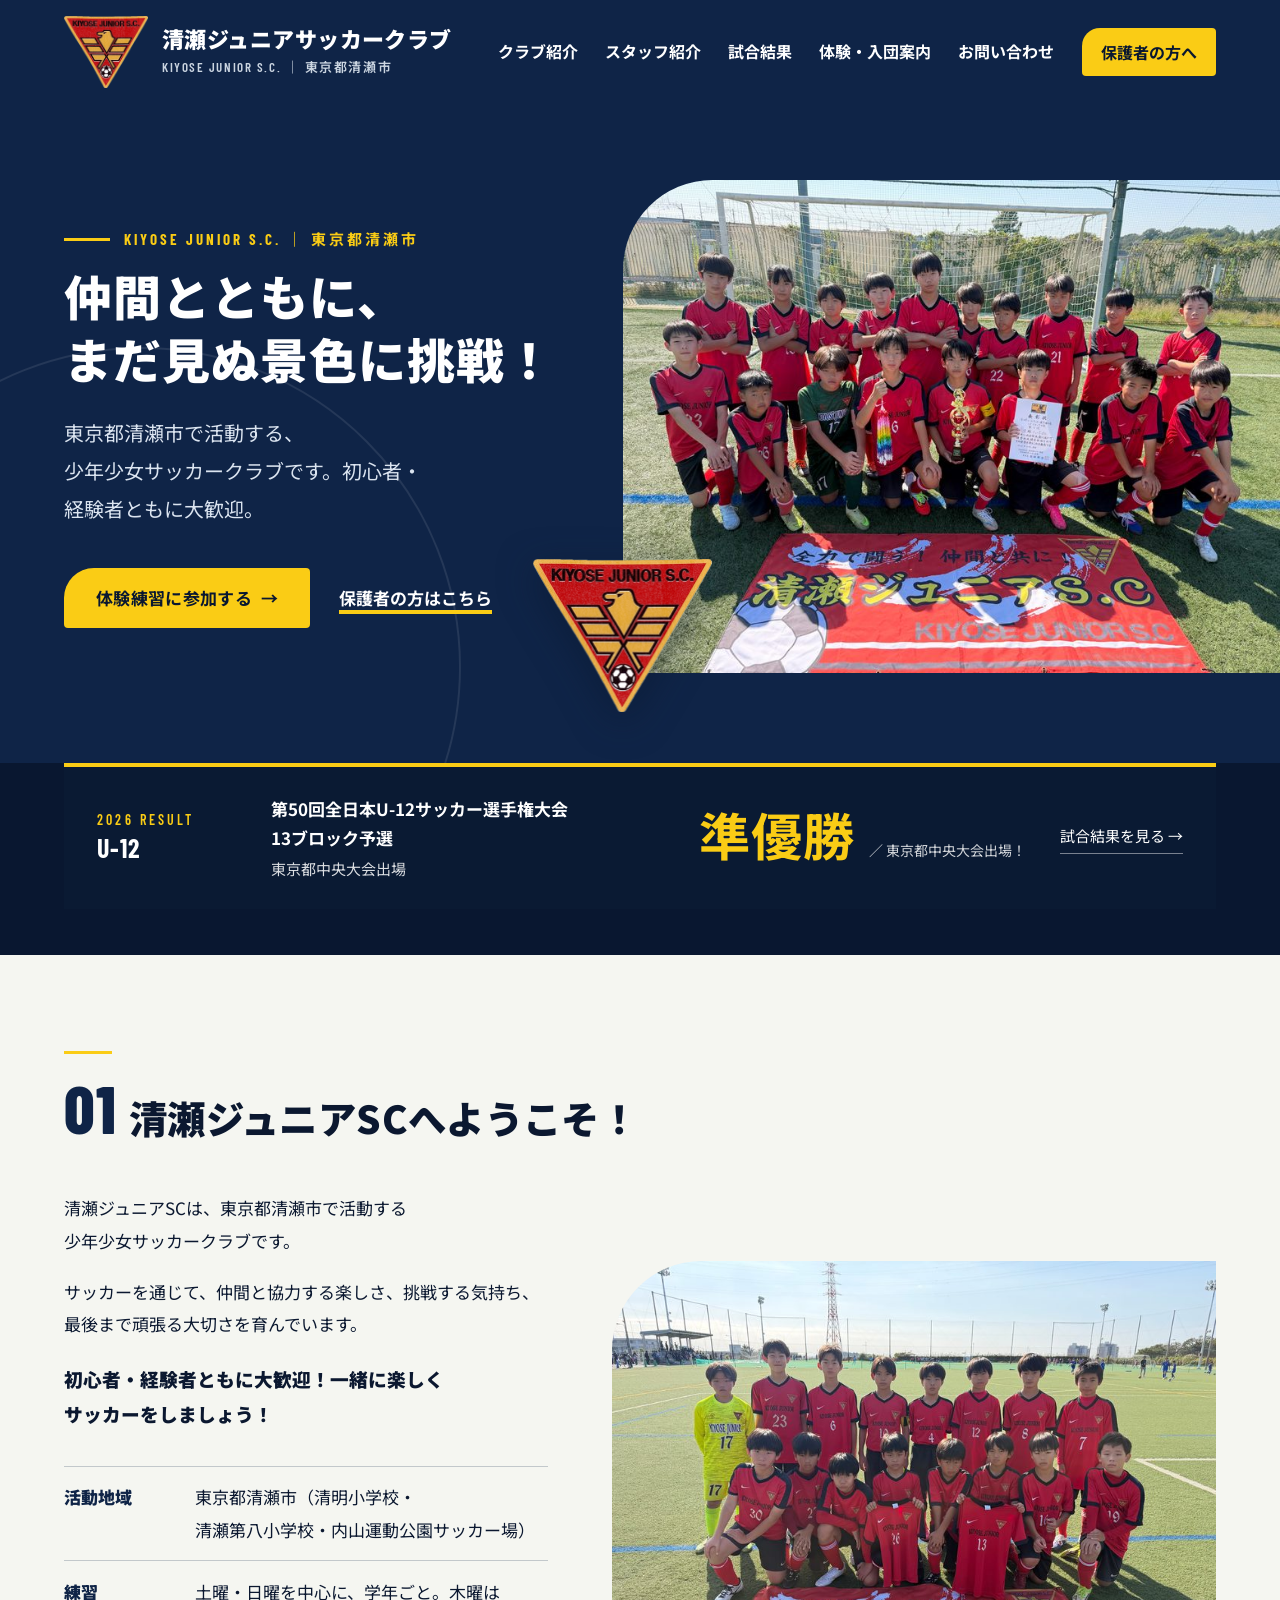
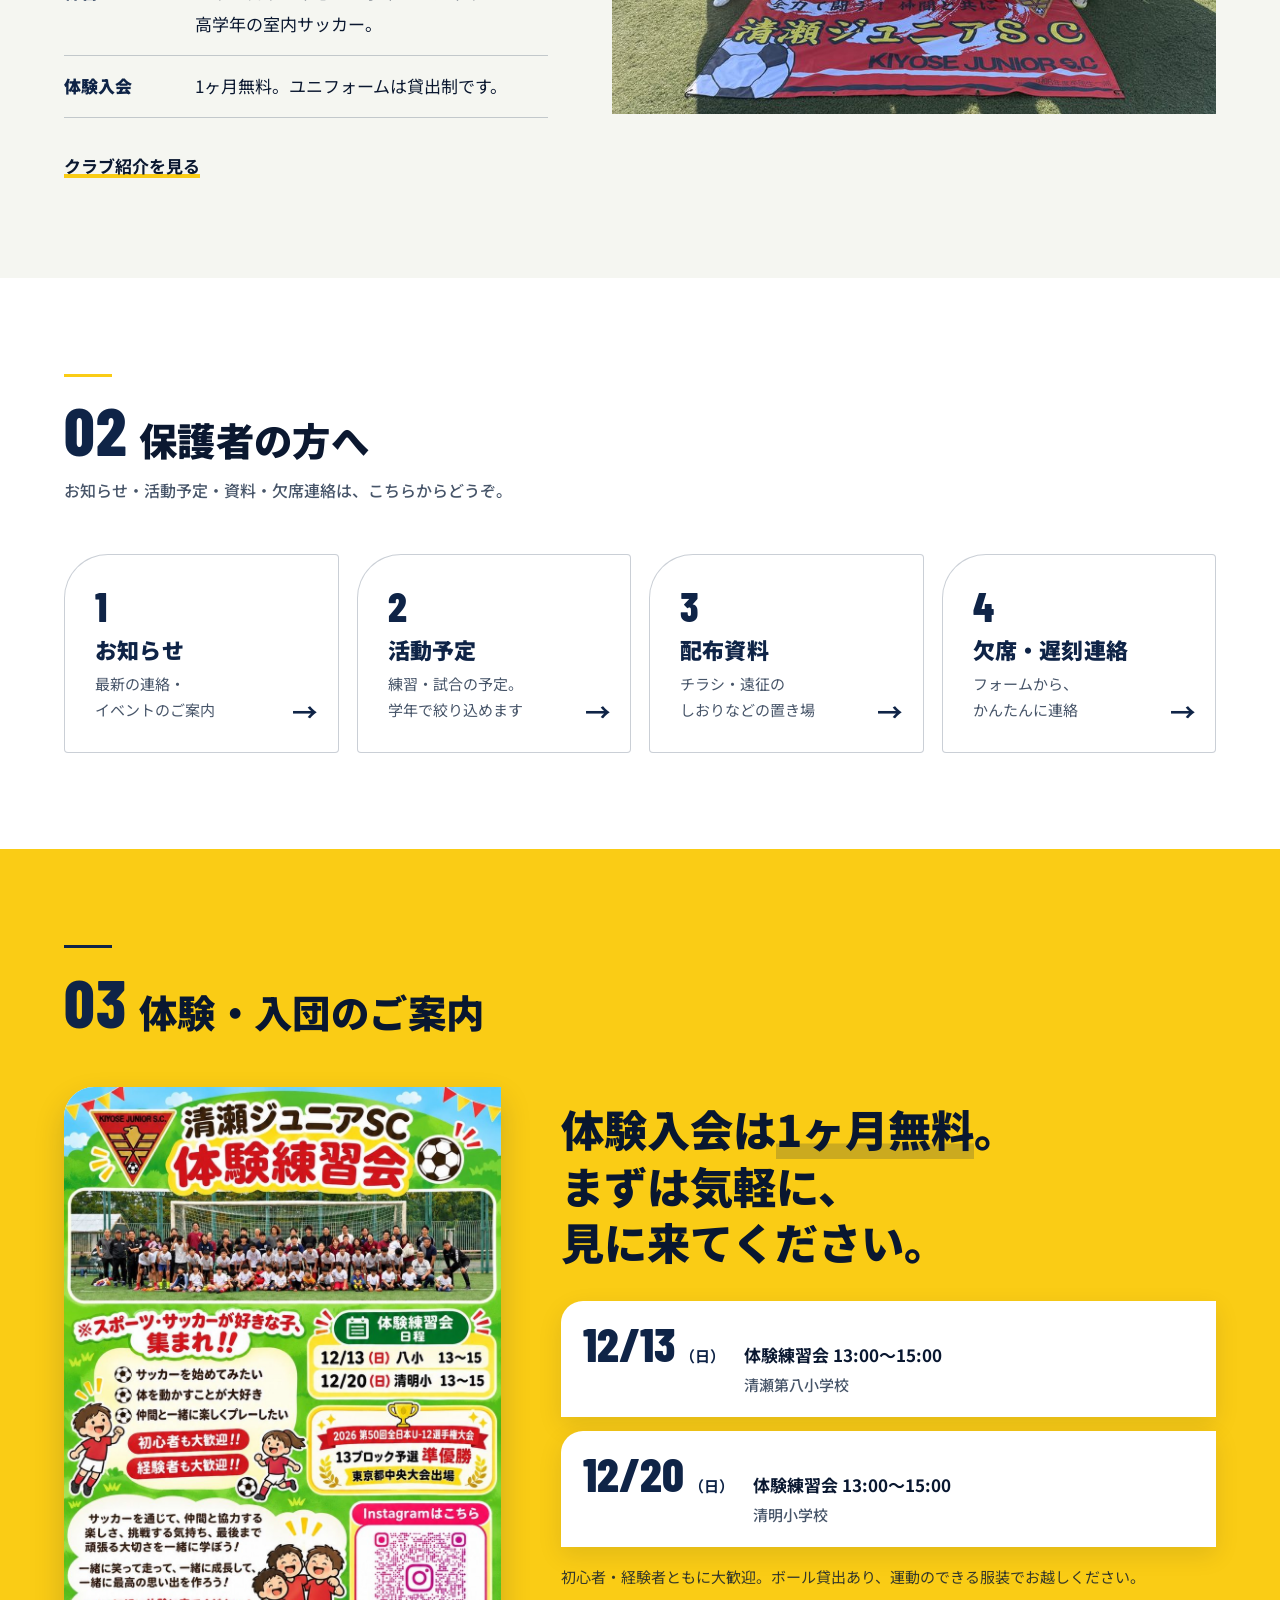
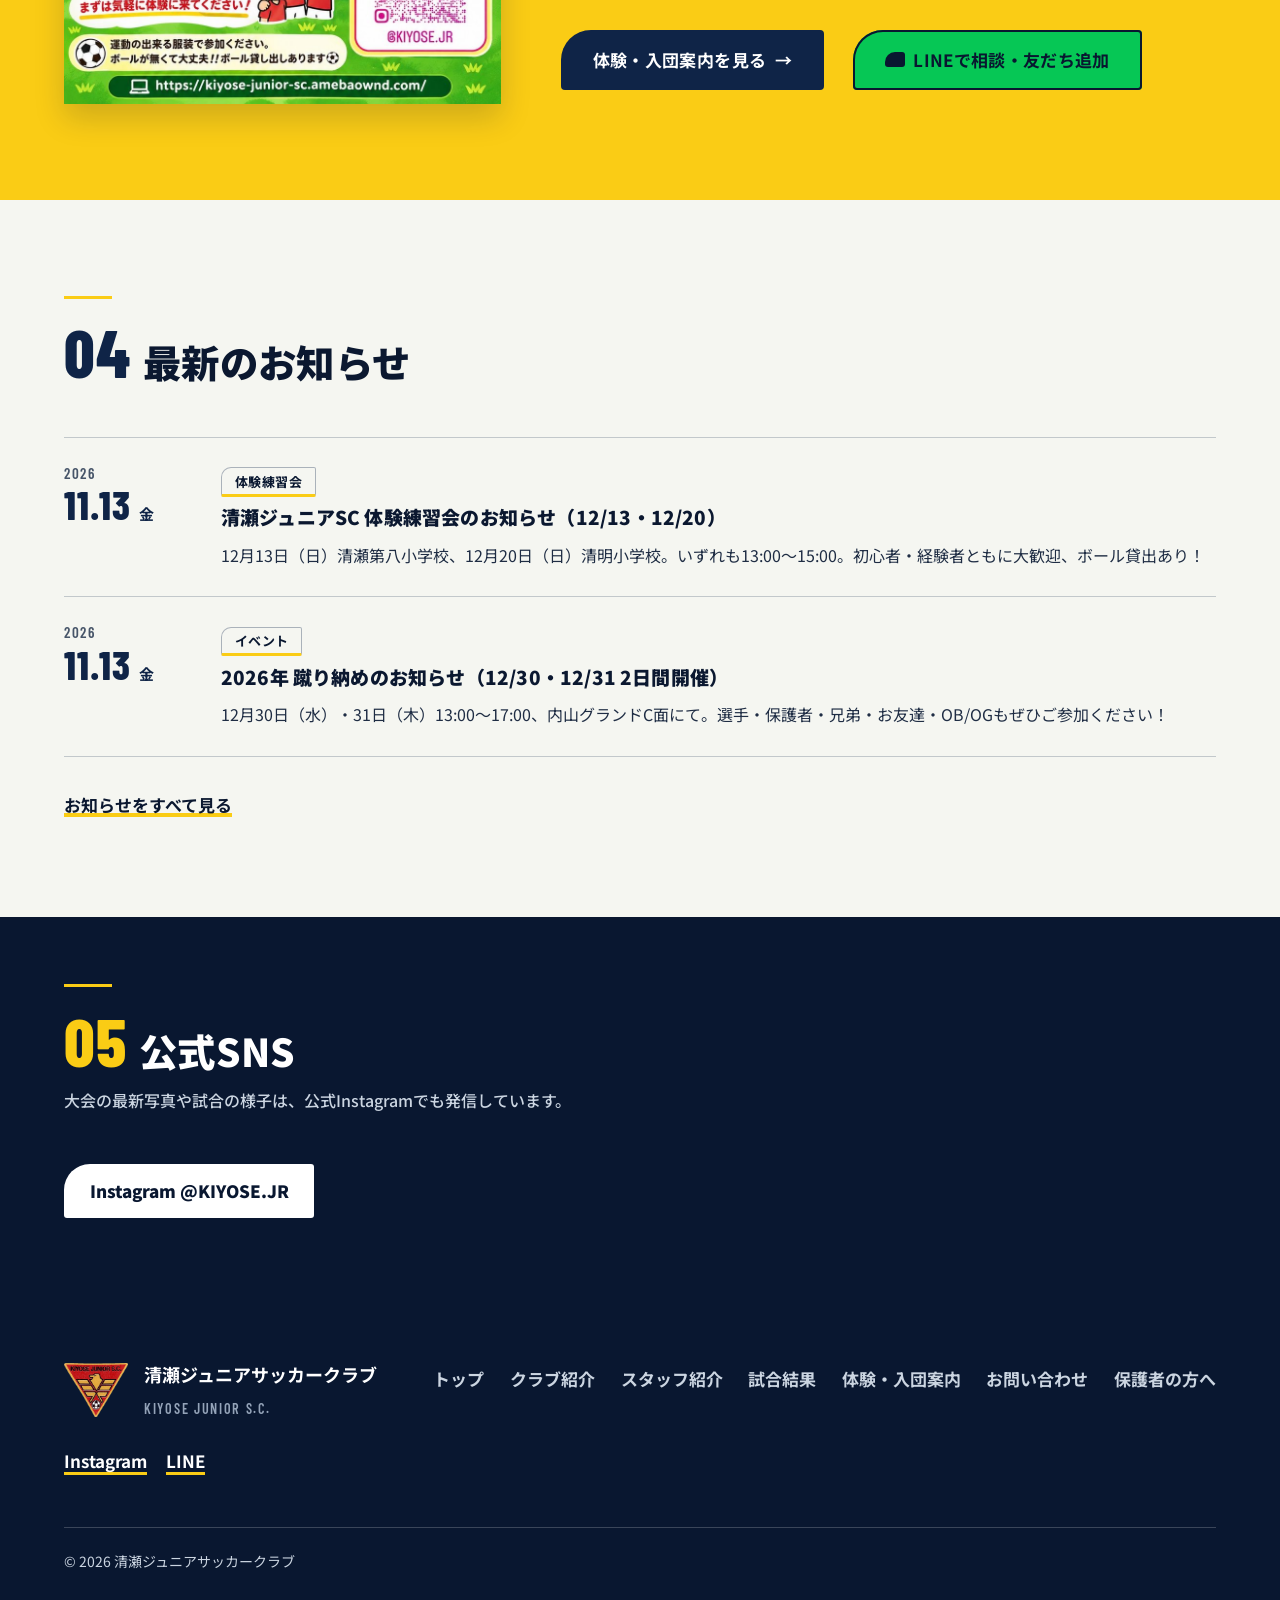
==== commit 2e01720a: "ヒーローの配置を main に戻す／試合結果のバーをモックの形に／スマホの日付カードで時間が割れない - ヒーロー：列の比率（1fr/1.2fr）・写真の比率（5/4）・エンブレムの位置・高さを ma" ====
--- a/index.html
+++ b/index.html
@@ -55,7 +55,7 @@
       <p class="lead">東京都清瀬市で活動する、少年少女サッカークラブです。初心者・経験者ともに大歓迎。</p>
       <p class="cta-row">
         <a class="btn btn-yellow" href="/join/">体験練習に参加する <span class="arrow"></span></a>
-        <a class="btn btn-ghost" href="/parents/">保護者の方はこちら</a>
+        <a class="text-link" href="/parents/">保護者の方はこちら</a>
       </p>
     </div>
     <figure class="hero-photo">
@@ -67,9 +67,12 @@
 
 <section class="achieve" aria-label="2026年度の大会実績">
   <div class="wrap">
-    <span class="ac-label">2026 RESULT</span>
-    <p class="ac-main">第50回全日本U-12サッカー選手権大会 13ブロック予選 <em>準優勝</em> ／ 東京都中央大会出場！</p>
-    <a href="/results/">試合結果を見る →</a>
+    <div class="ac-card">
+      <p class="ac-label">2026 RESULT<b>U-12</b></p>
+      <p class="ac-title"><b>第50回全日本U-12サッカー選手権大会 13ブロック予選</b>東京都中央大会出場</p>
+      <p class="ac-score"><em>準優勝</em><span>／ 東京都中央大会出場！</span></p>
+      <a href="/results/">試合結果を見る →</a>
+    </div>
   </div>
 </section>
 
--- a/css/style.css
+++ b/css/style.css
@@ -189,17 +189,14 @@
   content: ""; position: absolute; width: min(70vw, 640px); aspect-ratio: 1; border-radius: 50%;
   border: 2px solid rgba(255,255,255,.09); left: -14%; bottom: -34%; pointer-events: none;
 }
-/* ヒーロー（B案）：紺の地に、文字は左・写真は右。写真には影（スクリム）をかけず、顔は明るいまま。
-   熱量は写真の大きさで出す。スマホでは、文字→写真と縦に並べる（どちらも顔に重ならない） */
+/* ヒーロー：配置（文字は左・写真は右、スマホは縦並び）は A案のまま。写真に影（スクリム）はかけない。
+   B案から足したのは、小見出しの山吹の線だけ（縦の高さは増やさない） */
 .hero .eyebrow { display: flex; align-items: center; gap: 14px; }
 .hero .eyebrow::before { content: ""; flex: none; width: 46px; height: 3px; background: var(--yellow); }
+@media (min-width: 900px) and (max-width: 979px) { .hero .eyebrow::before { display: none; } }   /* 文字の列が細いあいだは、線を外す（折り返して高さが増えるため） */
 @media (max-width: 520px) { .hero .eyebrow { gap: 10px; font-size: .8125rem; letter-spacing: .1em; } .hero .eyebrow::before { width: 24px; } }
-.hero-grid { display: grid; gap: clamp(26px, 5vw, 64px); padding-block: clamp(34px, 6vw, 84px) clamp(56px, 7vw, 96px); align-items: center; position: relative; }
-@media (min-width: 900px) {
-  .hero { min-height: 86vh; display: flex; align-items: center; }
-  .hero-grid { grid-template-columns: minmax(0, .85fr) minmax(0, 1.25fr); width: 100%; }
-  .hero h1 { font-size: clamp(2.2rem, 4.1vw, 3.3rem); }
-}
+.hero-grid { display: grid; gap: clamp(26px, 5vw, 64px); padding-block: clamp(30px, 6vw, 84px) clamp(52px, 7vw, 96px); align-items: center; position: relative; }
+@media (min-width: 900px) { .hero-grid { grid-template-columns: minmax(0, 1fr) minmax(0, 1.2fr); } .hero h1 { font-size: clamp(2.2rem, 4.1vw, 3.3rem); } }
 .hero h1 { font-size: clamp(1.95rem, 7.4vw, 3rem); line-height: 1.32; margin-top: .6rem; letter-spacing: .02em; }
 .hero h1 .y { color: var(--yellow); }
 .hero .lead { margin-top: clamp(14px, 2vw, 24px); font-size: clamp(1rem, 1.7vw, 1.25rem); color: #dbe4f0; }
@@ -208,24 +205,36 @@
 .on-dark .text-link, .hero .text-link { color: var(--white); }
 .on-dark .text-link:hover, .hero .text-link:hover { color: var(--navy-deep); }
 .hero-photo { position: relative; margin: 0; }
-@media (min-width: 900px) { .hero-photo { margin-right: calc(var(--gutter) * -1 - max(0px, (100vw - var(--wrap) - 2 * var(--gutter)) / 2)); } .hero-photo .photo { aspect-ratio: 4 / 3; } }
+@media (min-width: 900px) { .hero-photo { margin-right: calc(var(--gutter) * -1 - max(0px, (100vw - var(--wrap) - 2 * var(--gutter)) / 2)); } .hero-photo .photo { aspect-ratio: 5 / 4; } }
 .hero-photo .photo { border-top-left-radius: var(--arc); overflow: hidden; background: var(--navy-deep); aspect-ratio: 4 / 3; }
 .hero-photo .photo img { width: 100%; height: 100%; object-fit: cover; }
 .hero-emblem {
   position: absolute; left: clamp(-92px, -7vw, -40px); bottom: clamp(-44px, -3vw, -26px); width: clamp(104px, 14vw, 184px); height: auto;
   filter: drop-shadow(0 10px 18px rgba(9, 23, 48, .55));
 }
-/* スマホ：エンブレムは写真の下の端（顔より下）に置く。写真の上の角には置かない */
-@media (max-width: 899px) { .hero-emblem { left: auto; right: 10px; top: auto; bottom: -34px; width: 96px; } .hero-photo { margin-top: 20px; } }
-
-/* 試合結果のバー：紺の地＋白い文字＋山吹のスコア。上に山吹の線（3px） */
-.achieve { background: var(--navy-deep); color: var(--white); border-top: 3px solid var(--yellow); }
-.achieve .wrap { display: flex; flex-wrap: wrap; align-items: baseline; gap: .3rem 1.4rem; padding-block: clamp(16px, 2.6vw, 26px); }
-.achieve .ac-label { font-family: var(--num); font-weight: 800; letter-spacing: .16em; font-size: .9375rem; color: var(--yellow); }
-.achieve .ac-main { font-size: clamp(1.0625rem, 2.2vw, 1.375rem); font-weight: 900; }
-.achieve .ac-main em { font-style: normal; font-size: 1.45em; padding-inline: .1em; color: var(--yellow); }
-.achieve a { margin-left: auto; font-weight: 700; text-decoration: none; color: var(--white); background: linear-gradient(var(--yellow), var(--yellow)) 0 100% / 100% 3px no-repeat; }
-@media (max-width: 640px) { .achieve a { margin-left: 0; flex-basis: 100%; } }
+@media (max-width: 899px) { .hero-emblem { left: auto; right: 10px; top: -34px; width: 104px; } .hero-photo { margin-top: 20px; } }
+
+/* 試合結果のバー（モックの形）：紺の地に、上に山吹の太い線。左「2026 RESULT／U-12」・中央に大会名・
+   右に山吹の大きな「準優勝」と、端に下線つきのリンク。スマホは縦に積む（「準優勝」は割れない） */
+.achieve { background: var(--navy-deep); color: var(--white); padding-bottom: clamp(30px, 4vw, 46px); }
+.ac-card {
+  background: #0a1a33; border-top: 4px solid var(--yellow);
+  display: grid; grid-template-columns: 8.75rem minmax(0, 1fr) auto auto; align-items: center; gap: 1rem clamp(18px, 2.6vw, 34px);
+  padding: clamp(20px, 2.4vw, 28px) clamp(18px, 2.6vw, 34px);
+}
+.ac-label { margin: 0; font-family: var(--num); font-weight: 600; letter-spacing: .22em; font-size: .875rem; color: var(--yellow); line-height: 1.3; }
+.ac-label b { display: block; font-size: 1.625rem; letter-spacing: .04em; color: var(--white); margin-top: 2px; font-weight: 700; }
+.ac-title { margin: 0; color: rgba(255,255,255,.86); font-size: .9375rem; line-height: 1.7; }
+.ac-title b { display: block; color: var(--white); font-size: 1.0625rem; font-weight: 700; margin-bottom: 3px; }
+.ac-score { margin: 0; display: flex; align-items: baseline; flex-wrap: wrap; gap: .2rem .9rem; }
+.ac-score em { font-style: normal; font-family: var(--num); font-weight: 700; font-size: clamp(2.5rem, 4vw, 3.25rem); line-height: .95; letter-spacing: .02em; color: var(--yellow); white-space: nowrap; }
+.ac-score span { color: rgba(255,255,255,.82); font-size: .875rem; }
+.achieve a { color: var(--white); font-size: .9375rem; text-decoration: none; justify-self: end; white-space: nowrap; padding-bottom: 3px; border-bottom: 1px solid rgba(255,255,255,.45); transition: color .18s, border-color .18s; }
+.achieve a:hover { color: var(--yellow); border-color: var(--yellow); }
+@media (max-width: 999px) {
+  .ac-card { grid-template-columns: minmax(0, 1fr); gap: 14px; }
+  .achieve a { justify-self: start; }
+}
 
 /* ---------- 写真（左上の弧） ---------- */
 .photo-arc { border-top-left-radius: var(--arc); overflow: hidden; margin: 0; background: var(--navy-deep); }
@@ -294,6 +303,7 @@
 .sec.yellow .dates { gap: 14px; }
 .sec.yellow .dates > li, .sec.yellow .dates > li:last-child { background: var(--white); border: 0; padding: 1.1rem 1.4rem; border-top-left-radius: 22px; box-shadow: 0 8px 24px rgba(9, 23, 48, .1); }
 .sec.yellow .btn-chat { box-shadow: inset 0 0 0 2px var(--navy-deep); }   /* 山吹の上では輪郭線を足す */
+@media (max-width: 560px) { .sec.yellow .dates > li { grid-template-columns: minmax(0, 1fr); padding-inline: 1.1rem; } }   /* スマホ：日付の下に会の名前と時間（「13:00〜15:00」が割れない） */
 
 /* ---------- お知らせ ---------- */
 .news { border-top: 1px solid var(--line); }
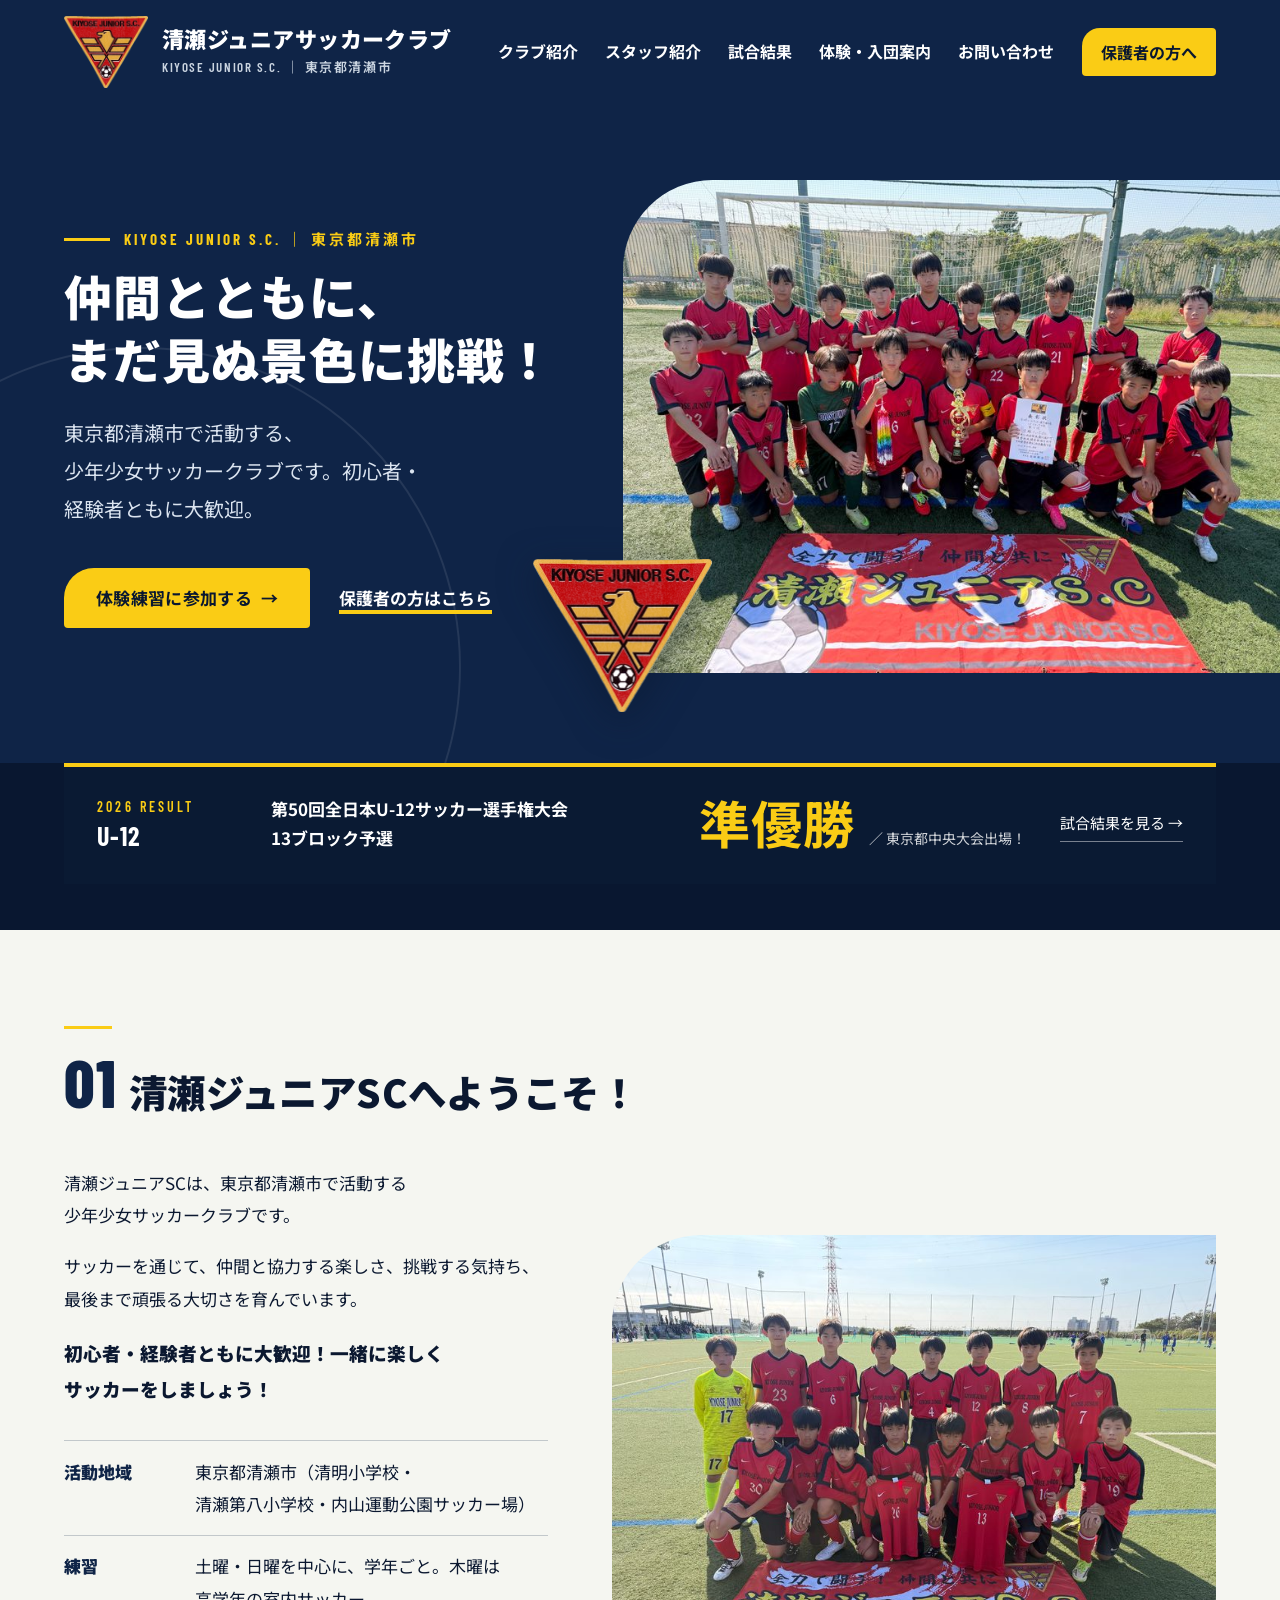
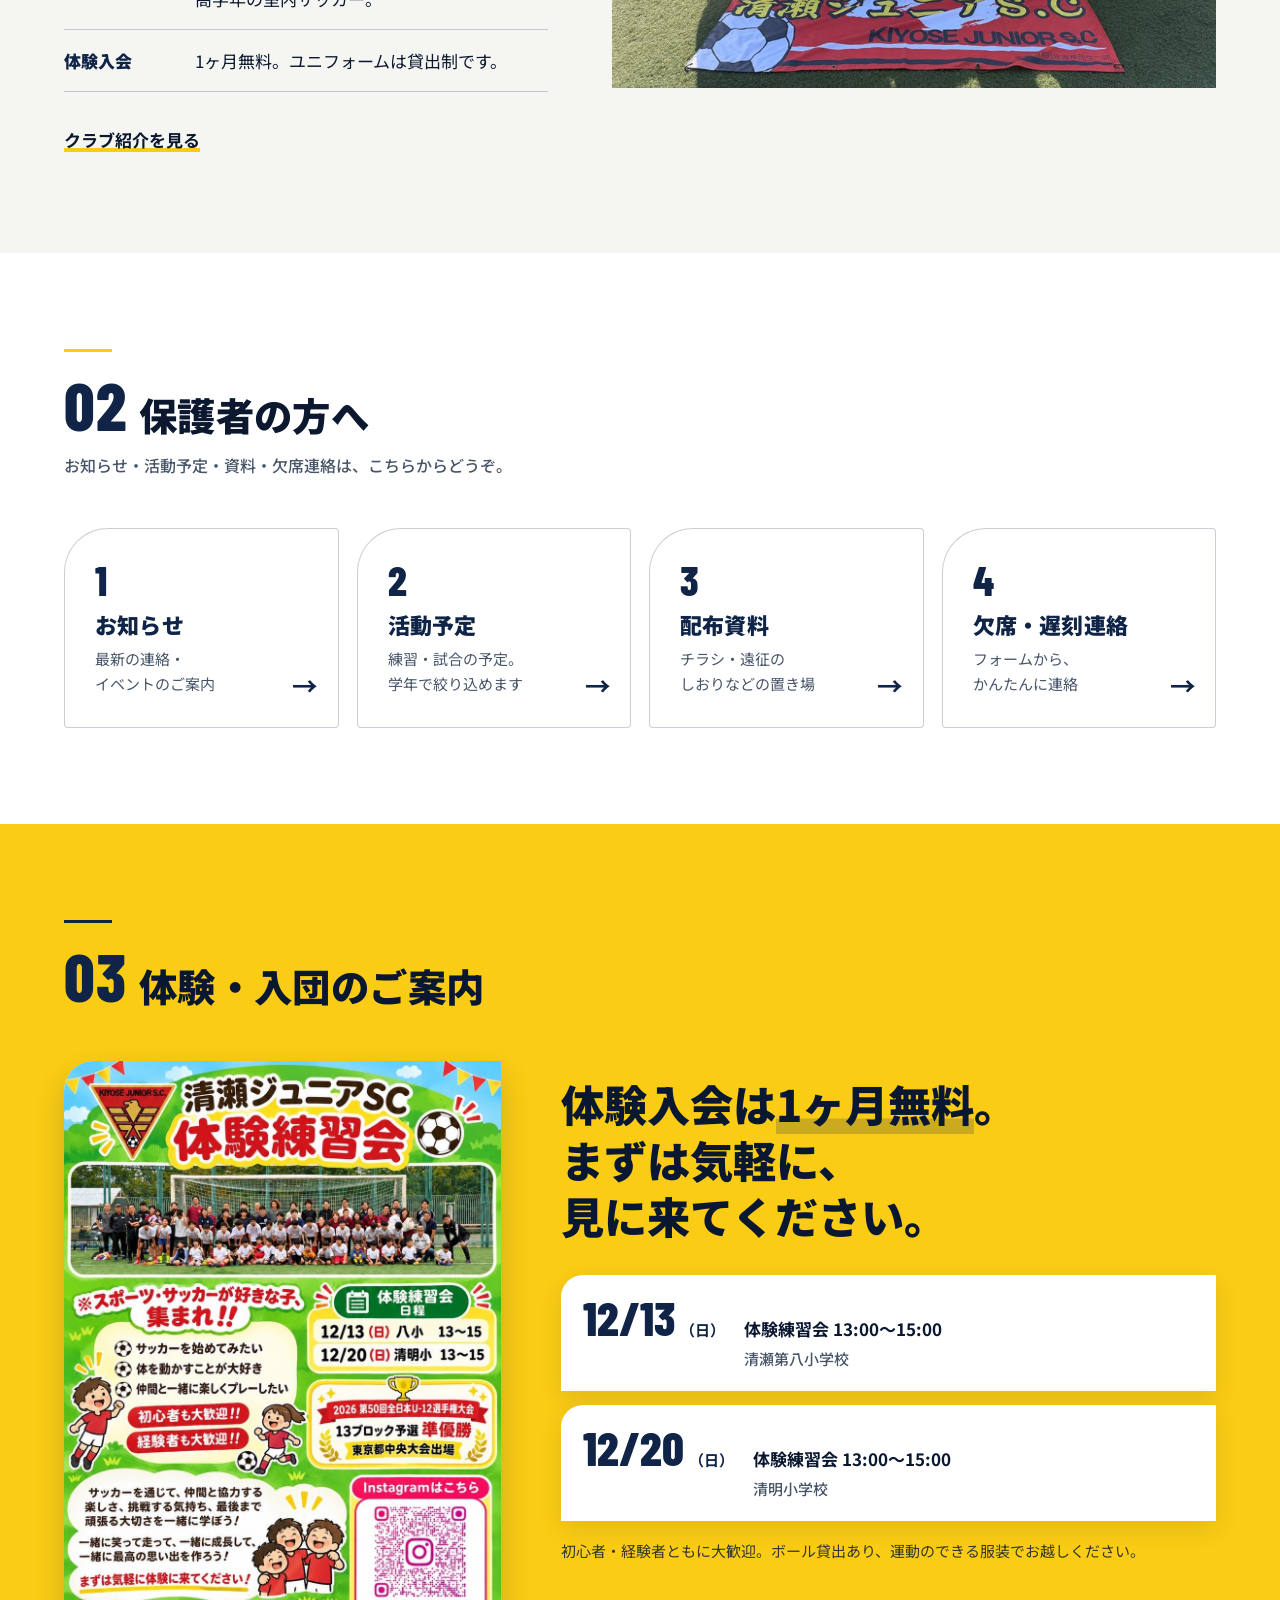
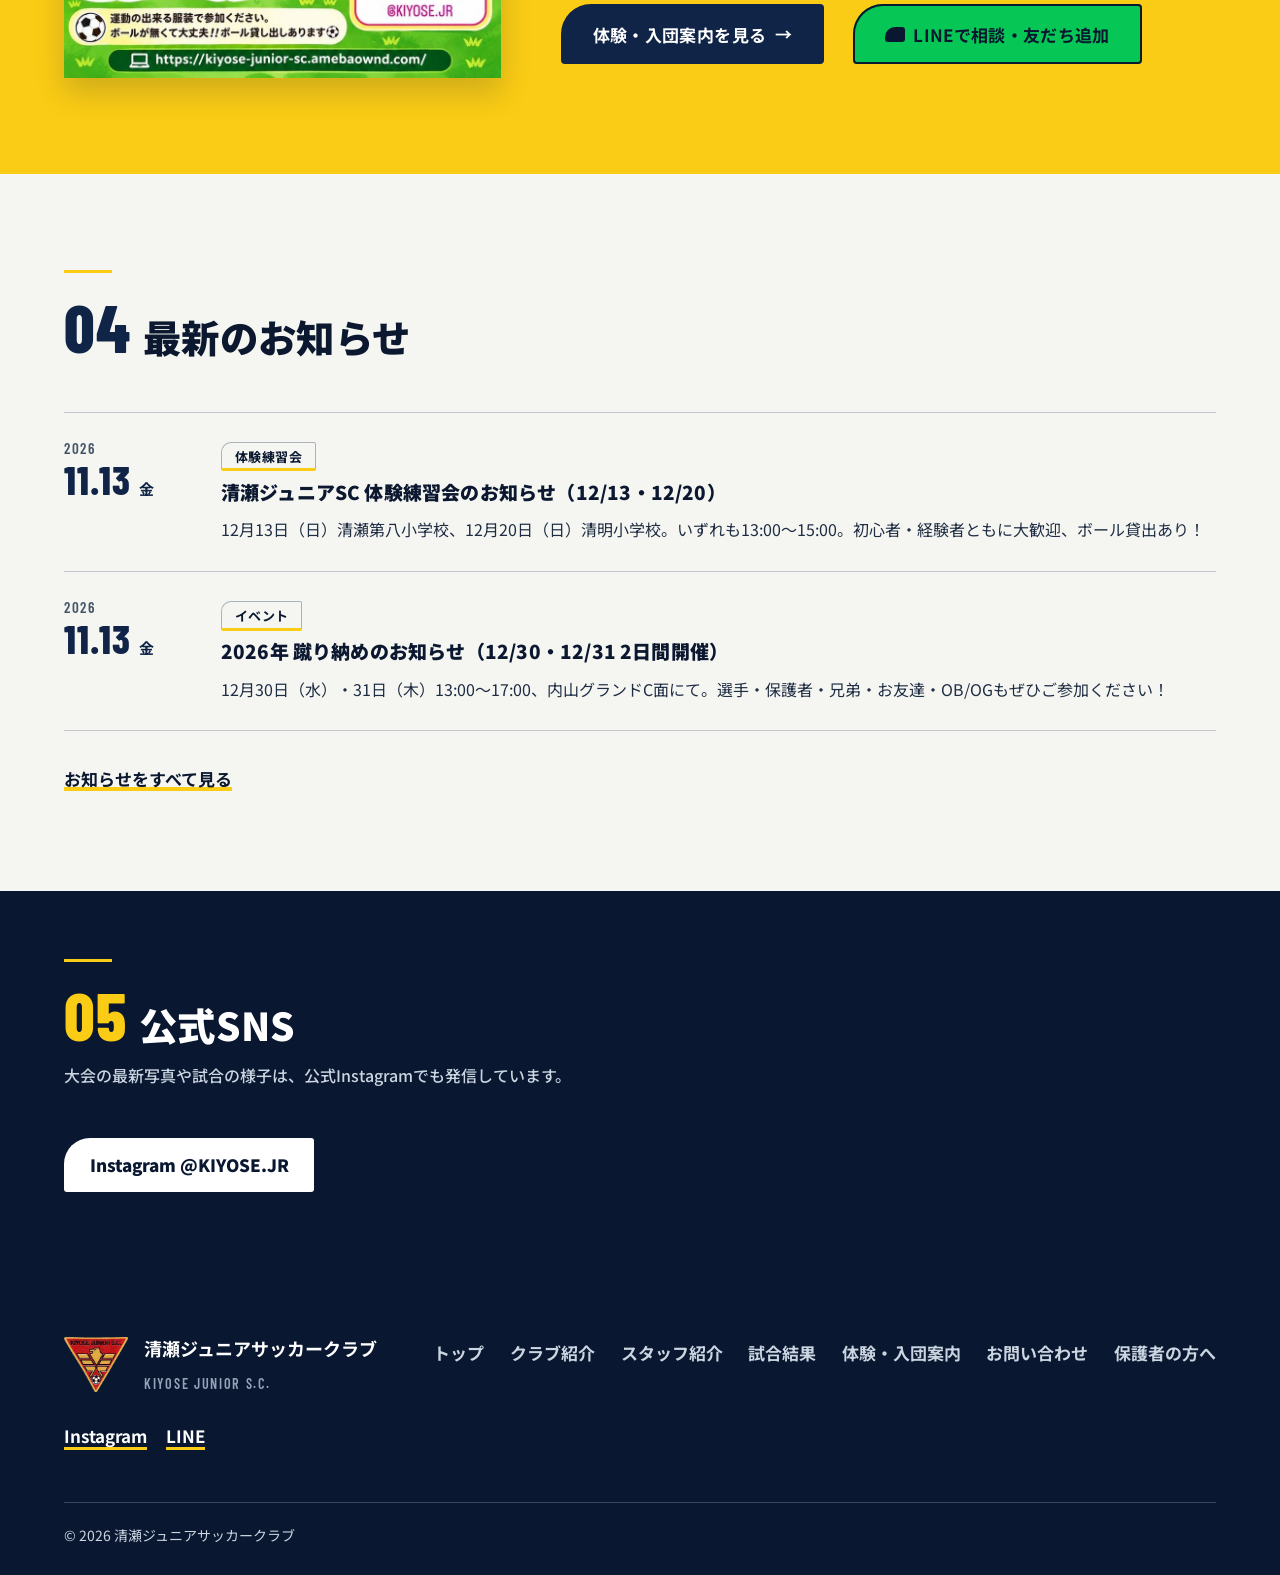
==== commit 0adc69ad: "結果バー：同じ語が2回出ていたので、大会名の下の「東京都中央大会出場」を外す（くりりん指示） Co-Authored-By: Claude Opus 5.5 <noreply@anthropic.co" ====
--- a/index.html
+++ b/index.html
@@ -69,7 +69,7 @@
   <div class="wrap">
     <div class="ac-card">
       <p class="ac-label">2026 RESULT<b>U-12</b></p>
-      <p class="ac-title"><b>第50回全日本U-12サッカー選手権大会 13ブロック予選</b>東京都中央大会出場</p>
+      <p class="ac-title"><b>第50回全日本U-12サッカー選手権大会 13ブロック予選</b></p>
       <p class="ac-score"><em>準優勝</em><span>／ 東京都中央大会出場！</span></p>
       <a href="/results/">試合結果を見る →</a>
     </div>
--- a/css/style.css
+++ b/css/style.css
@@ -212,7 +212,8 @@
   position: absolute; left: clamp(-92px, -7vw, -40px); bottom: clamp(-44px, -3vw, -26px); width: clamp(104px, 14vw, 184px); height: auto;
   filter: drop-shadow(0 10px 18px rgba(9, 23, 48, .55));
 }
-@media (max-width: 899px) { .hero-emblem { left: auto; right: 10px; top: -34px; width: 104px; } .hero-photo { margin-top: 20px; } }
+/* スマホ：エンブレムは写真の下の端（顔より下）に置く。写真の上の角には置かない */
+@media (max-width: 899px) { .hero-emblem { left: auto; right: 10px; top: auto; bottom: -34px; width: 96px; } .hero-photo { margin-top: 20px; } }
 
 /* 試合結果のバー（モックの形）：紺の地に、上に山吹の太い線。左「2026 RESULT／U-12」・中央に大会名・
    右に山吹の大きな「準優勝」と、端に下線つきのリンク。スマホは縦に積む（「準優勝」は割れない） */
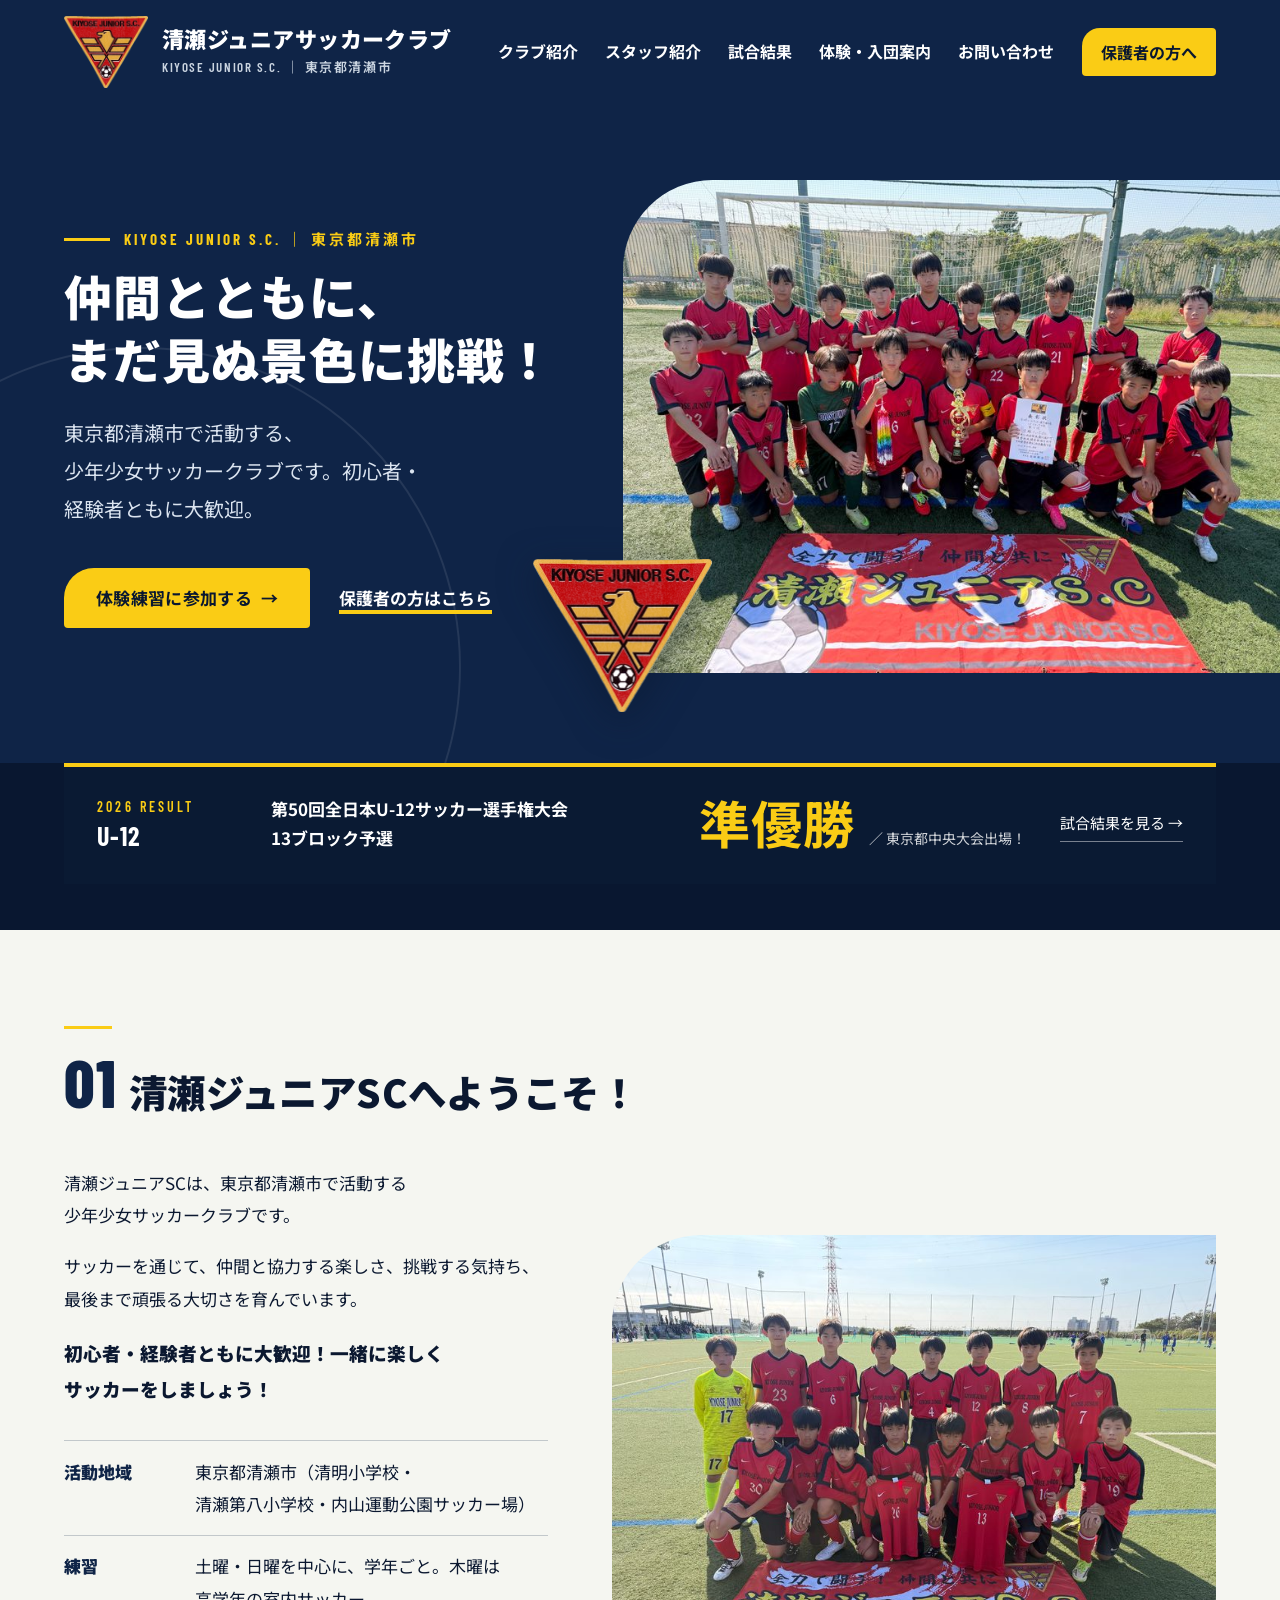
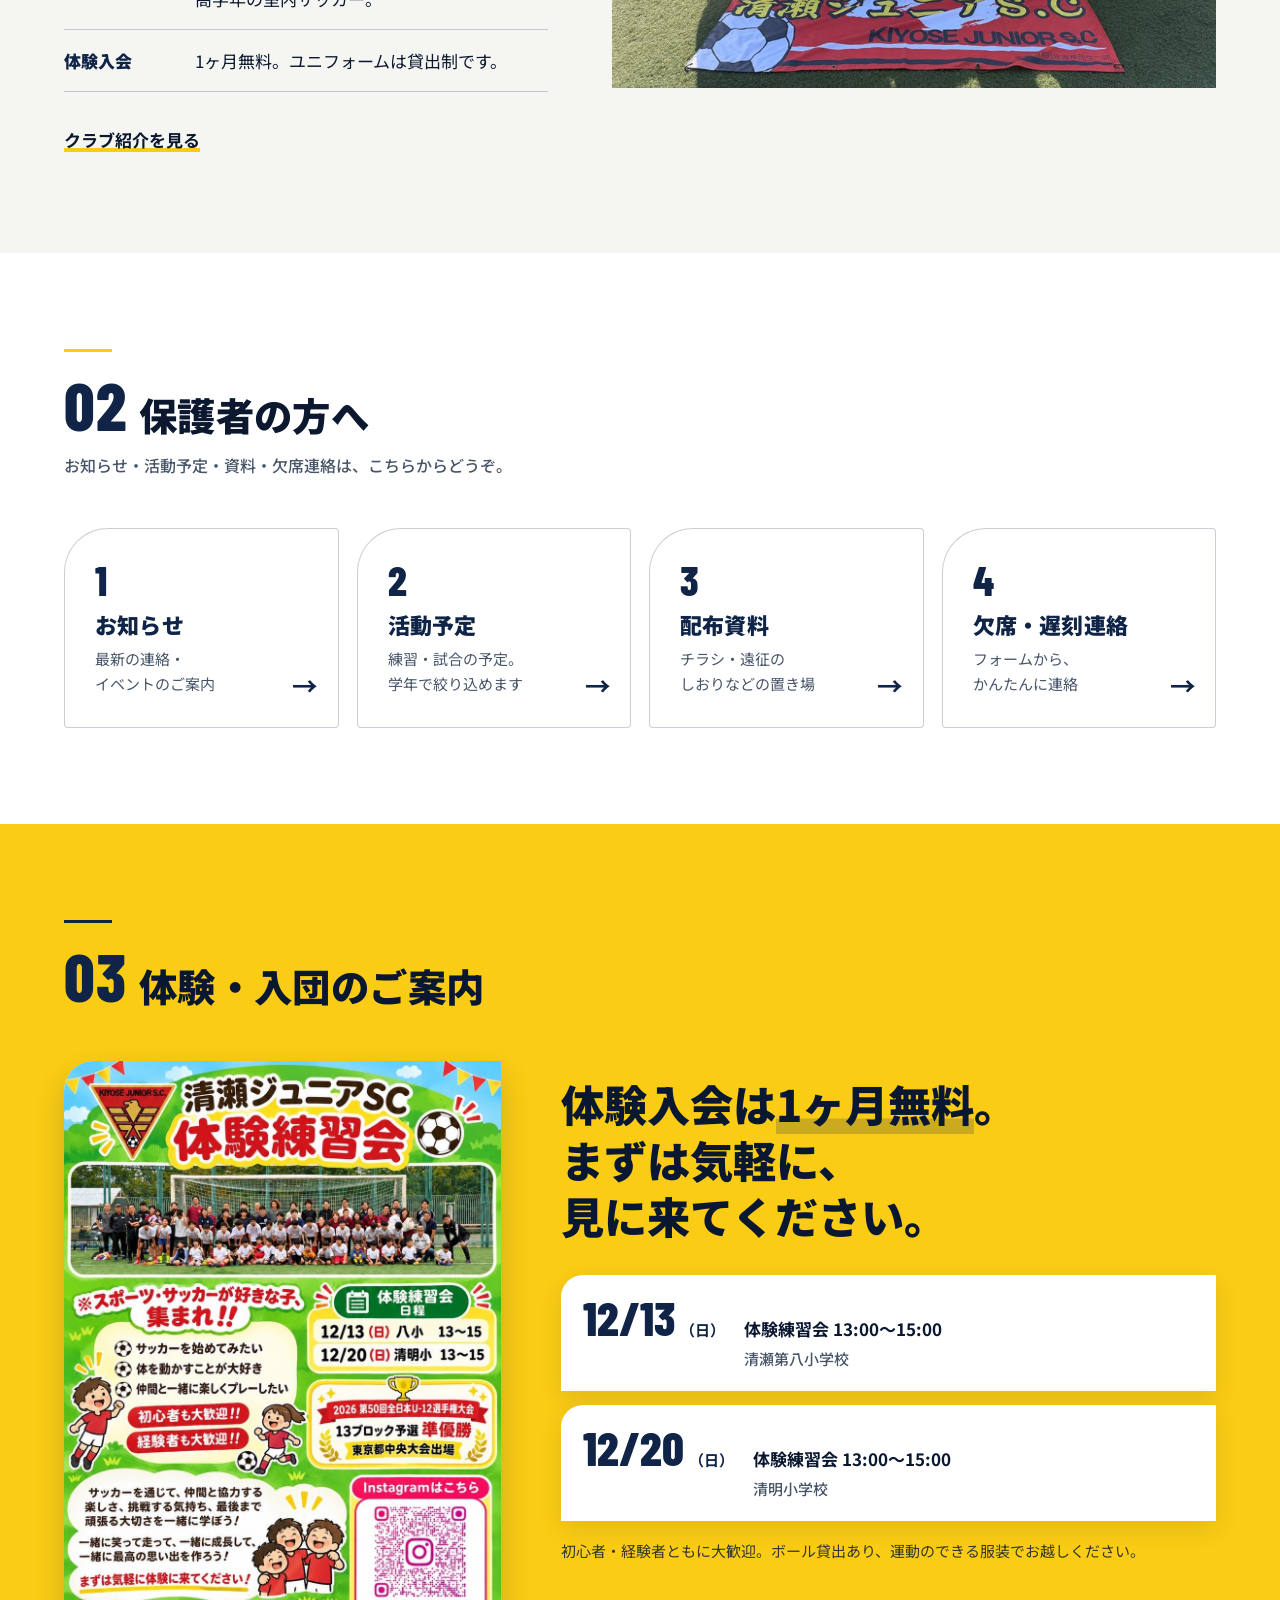
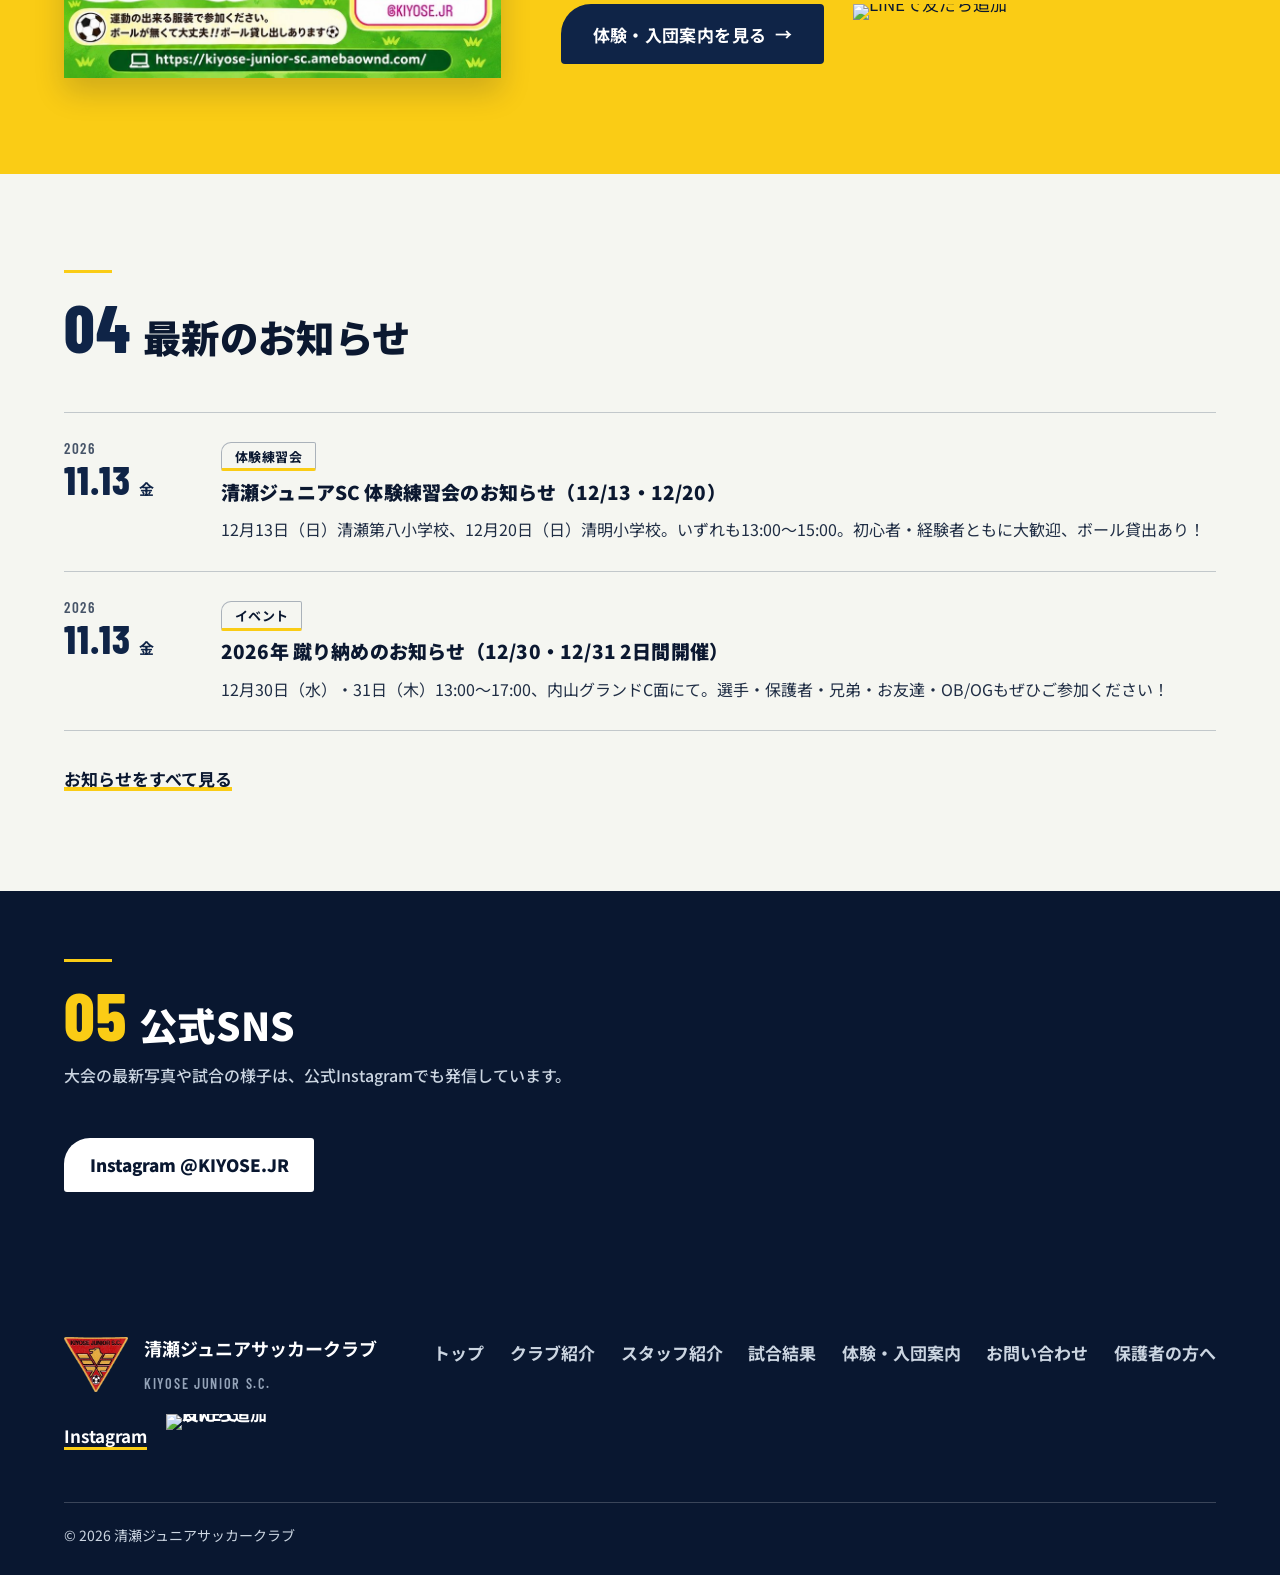
==== commit 3dd0774d: "LINEのボタンを、LINE公式の「友だち追加」ボタンの画像に替える - data-social="line" の全部（全8ページのフッター8、トップの体験会の段1、入部案内2、お問い合わせ1）を、L" ====
--- a/index.html
+++ b/index.html
@@ -68,8 +68,8 @@
 <section class="achieve" aria-label="2026年度の大会実績">
   <div class="wrap">
     <div class="ac-card">
-      <p class="ac-label">2026 RESULT<b>U-12</b></p>
-      <p class="ac-title"><b>第50回全日本U-12サッカー選手権大会 13ブロック予選</b></p>
+      <p class="ac-label">2026 RESULT <b>U-12</b></p>
+      <p class="ac-title"><b>第50回全日本<span class="nw">U-12</span>サッカー選手権大会 13ブロック予選</b></p>
       <p class="ac-score"><em>準優勝</em><span>／ 東京都中央大会出場！</span></p>
       <a href="/results/">試合結果を見る →</a>
     </div>
@@ -125,7 +125,7 @@
         </ul>
         <p class="note" style="margin-top:1rem">初心者・経験者ともに大歓迎。ボール貸出あり、運動のできる服装でお越しください。</p>
         <p class="cta-row"><a class="btn btn-navy" href="/join/">体験・入団案内を見る <span class="arrow"></span></a>
-          <a class="btn btn-chat" href="#" data-social="line" target="_blank" rel="noopener" hidden>LINEで相談・友だち追加</a></p>
+          <a class="line-add" href="#" data-social="line" target="_blank" rel="noopener" hidden><img src="https://scdn.line-apps.com/n/line_add_friends/btn/ja.png" alt="LINEで友だち追加" width="232" height="72" loading="lazy"></a></p>
       </div>
     </div>
   </div>
@@ -169,7 +169,7 @@
         </a>
         <p class="foot-sns">
           <a href="https://www.instagram.com/kiyose.jr/" data-social="instagram" target="_blank" rel="noopener">Instagram</a>
-          <a href="#" data-social="line" target="_blank" rel="noopener" hidden>LINE</a>
+          <a class="line-add" href="#" data-social="line" target="_blank" rel="noopener" hidden><img src="https://scdn.line-apps.com/n/line_add_friends/btn/ja.png" alt="LINEで友だち追加" width="232" height="72" loading="lazy"></a>
           <a href="#" data-social="facebook" target="_blank" rel="noopener" hidden>Facebook</a>
         </p>
       </div>
--- a/css/style.css
+++ b/css/style.css
@@ -86,11 +86,12 @@
 .btn-ghost:hover { background: rgba(255,255,255,.1); }
 .btn-line { background: transparent; color: var(--navy); box-shadow: inset 0 -3px 0 var(--navy); border-radius: 0; }
 .btn-line:hover { background: var(--navy); color: var(--white); }
-.btn-chat { background: #06c755; color: var(--navy-deep); }   /* LINEの緑。文字は濃紺（白だと読みにくい：緑×濃紺は約8:1） */
-.btn-chat:hover { background: #2fdc77; }
-.btn-chat::before { content: ""; flex: none; width: 20px; height: 15px; background: var(--navy-deep); border-radius: 10px 3px 3px 3px; }   /* 吹き出し。左上だけ丸い */
-.cta-band .btn-chat { box-shadow: inset 0 0 0 2px var(--navy-deep); }   /* 黄色の上では輪郭線を足す */
 .btn-sm { min-height: 46px; padding: .5rem 1.2rem; font-size: .9375rem; }
+/* LINE公式の「友だち追加」ボタン（LINEが配っている画像 232×72 をそのまま使う。色・文字に手を加えない）。
+   隣のボタンと同じ60pxの高さに縮めて表示（引き伸ばさない）。タップできる範囲は44px以上 */
+.line-add { display: inline-flex; align-items: center; justify-content: center; min-height: 44px; line-height: 0; text-decoration: none; transition: transform .18s ease; }
+.line-add:hover { transform: translateY(-2px); }
+.line-add img { display: block; height: 60px; width: auto; max-width: 100%; }
 .btn[disabled] { opacity: .45; cursor: not-allowed; transform: none; }
 .arrow::after { content: "→"; font-family: var(--num); font-weight: 700; transition: transform .18s ease; }
 .btn:hover .arrow::after, a:hover > .arrow::after { transform: translateX(4px); }
@@ -303,7 +304,6 @@
 .sec.yellow .big-offer em { box-shadow: inset 0 -.36em 0 rgba(15, 36, 71, .2); }
 .sec.yellow .dates { gap: 14px; }
 .sec.yellow .dates > li, .sec.yellow .dates > li:last-child { background: var(--white); border: 0; padding: 1.1rem 1.4rem; border-top-left-radius: 22px; box-shadow: 0 8px 24px rgba(9, 23, 48, .1); }
-.sec.yellow .btn-chat { box-shadow: inset 0 0 0 2px var(--navy-deep); }   /* 山吹の上では輪郭線を足す */
 @media (max-width: 560px) { .sec.yellow .dates > li { grid-template-columns: minmax(0, 1fr); padding-inline: 1.1rem; } }   /* スマホ：日付の下に会の名前と時間（「13:00〜15:00」が割れない） */
 
 /* ---------- お知らせ ---------- */
@@ -393,7 +393,7 @@
 .cta-band { background: var(--yellow); color: var(--navy-deep); }
 .cta-band .wrap { display: flex; flex-wrap: wrap; align-items: center; justify-content: space-between; gap: 1.2rem 2rem; padding-block: clamp(30px, 5vw, 52px); }
 .cta-band h2 { font-size: clamp(1.4rem, 3.2vw, 2rem); }
-.cta-band .btn-navy, .cta-band .btn-chat { min-height: 58px; }
+.cta-band .btn-navy { min-height: 58px; }
 .cta-btns { display: flex; flex-wrap: wrap; gap: .8rem 1rem; }
 
 /* ---------- 保護者ページ：予定 ---------- */
@@ -514,11 +514,11 @@
 .form-embed-note a { color: var(--ink); }
 /* LINEの入口（お問い合わせページ、フォームの上） */
 .line-box { display: grid; gap: .5rem 2rem; align-items: center; margin-block: 0 clamp(26px, 4vw, 40px); padding-block: 1.1rem 1.3rem; border-top: 2px solid var(--navy); border-bottom: 1px solid var(--line); }
-@media (min-width: 760px) { .line-box { grid-template-columns: minmax(0, 1fr) auto; } .line-box .btn { grid-row: 1 / span 2; grid-column: 2; } }
+@media (min-width: 760px) { .line-box { grid-template-columns: minmax(0, 1fr) auto; } .line-box .line-add { grid-row: 1 / span 2; grid-column: 2; } }
 .line-box-t { font-weight: 900; font-size: 1.125rem; }
 .line-box-x { color: var(--muted); font-size: .9375rem; }
-.line-box .btn { justify-self: start; margin-top: .5rem; }
-@media (min-width: 760px) { .line-box .btn { margin-top: 0; } }
+.line-box .line-add { justify-self: start; margin-top: .5rem; }
+@media (min-width: 760px) { .line-box .line-add { margin-top: 0; } }
 
 /* ---------- 活動場所 ---------- */
 .venues { display: grid; gap: clamp(20px, 3vw, 36px); }
@@ -555,11 +555,16 @@
 .foot-nav a { display: inline-flex; align-items: center; min-height: 44px; text-decoration: none; font-weight: 700; background: linear-gradient(var(--yellow), var(--yellow)) 0 calc(100% - 8px) / 0 3px no-repeat; transition: background-size .2s; }
 .foot-nav a:hover { background-size: 100% 3px; color: var(--white); }
 @media (max-width: 899px) { .foot-nav { gap: 0 1.6rem; } }
-.foot-sns { display: flex; gap: 1.2rem; margin-top: 1rem; }
+.foot-sns { display: flex; flex-wrap: wrap; align-items: center; gap: .2rem 1.2rem; margin-top: 1rem; }
 .foot-sns a { display: inline-flex; align-items: center; min-height: 44px; color: var(--white); font-weight: 700; text-decoration: none; background: linear-gradient(var(--yellow), var(--yellow)) 0 calc(100% - 8px) / 100% 3px no-repeat; }
+.foot-sns .line-add { background: none; }
+.foot-sns .line-add img { height: 44px; }
 .copy { margin-top: clamp(26px, 4vw, 44px); padding-top: 1.2rem; border-top: 1px solid rgba(255,255,255,.2); font-size: .875rem; }
 
 @media (prefers-reduced-motion: reduce) {
   html { scroll-behavior: auto; }
   *, *::before, *::after { transition: none !important; }
 }
+
+/* 語の途中で折り返させない（例：U-12） */
+.nw { white-space: nowrap; }
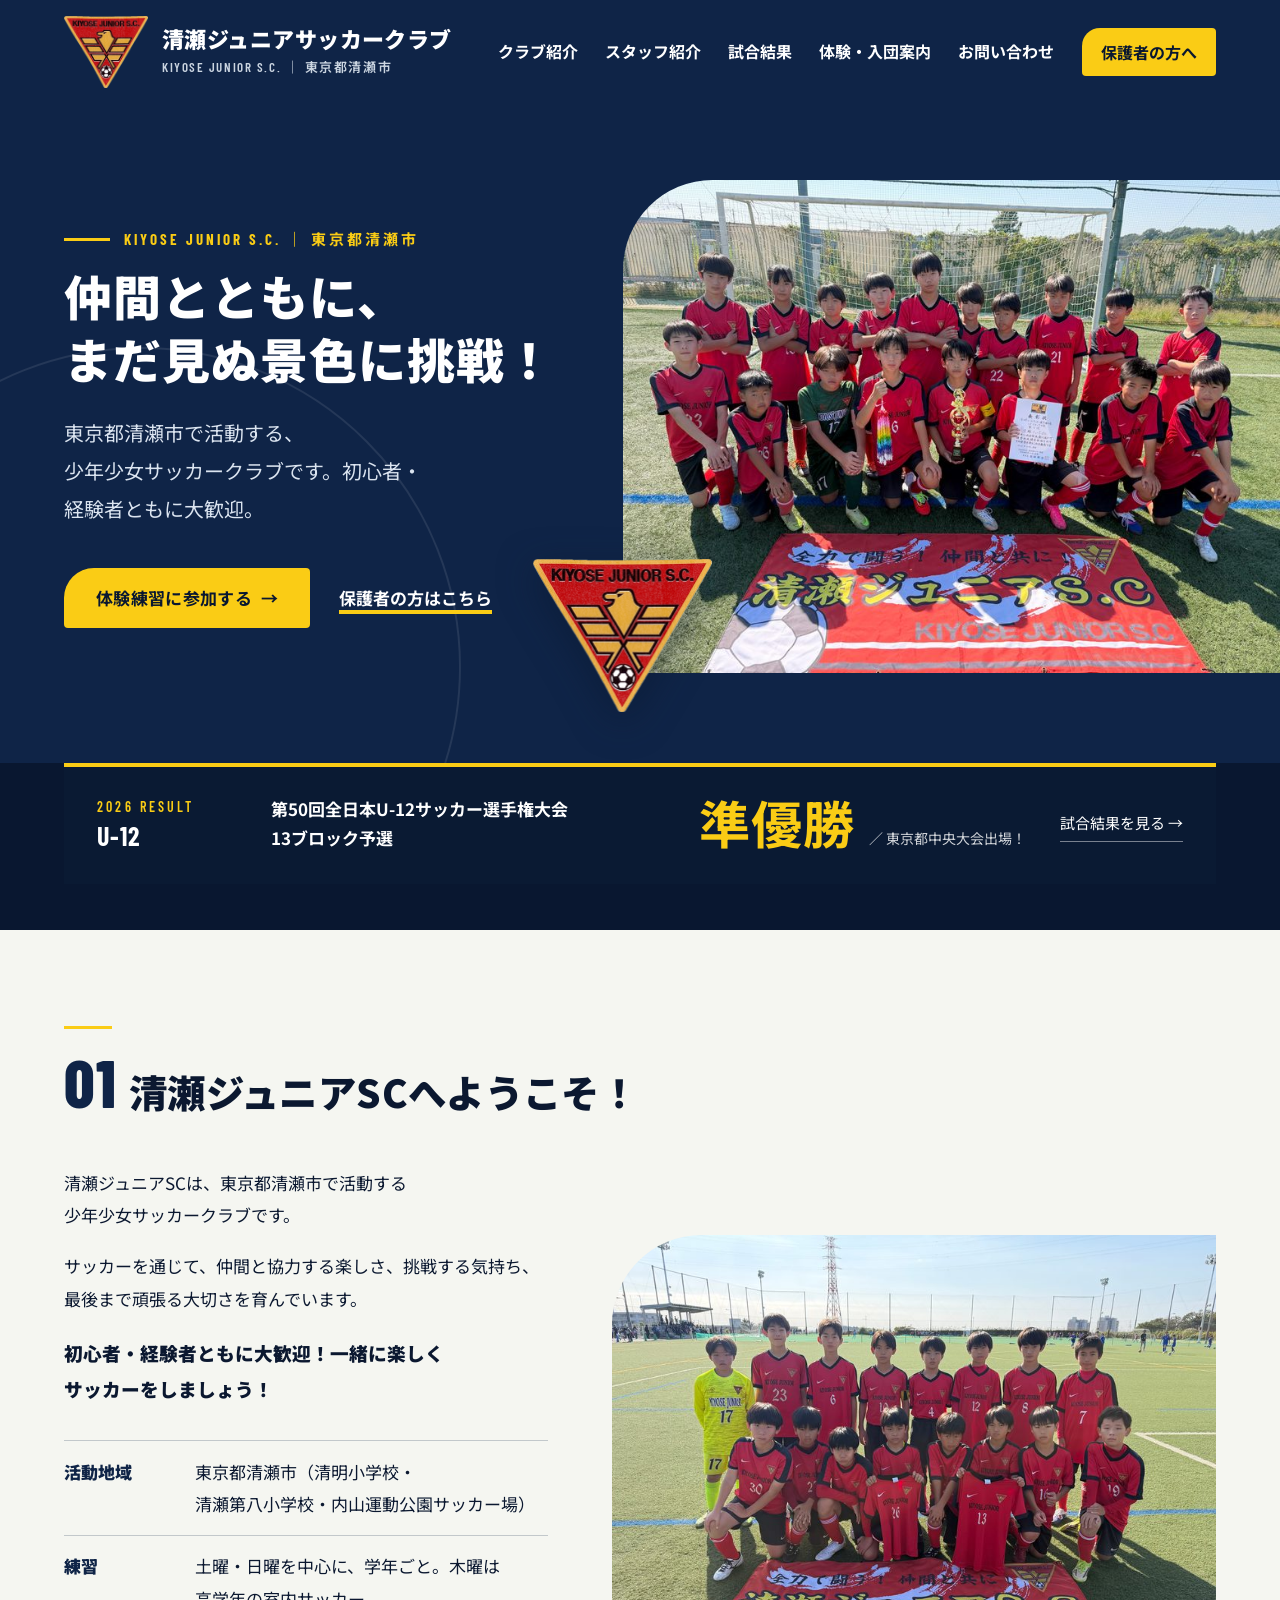
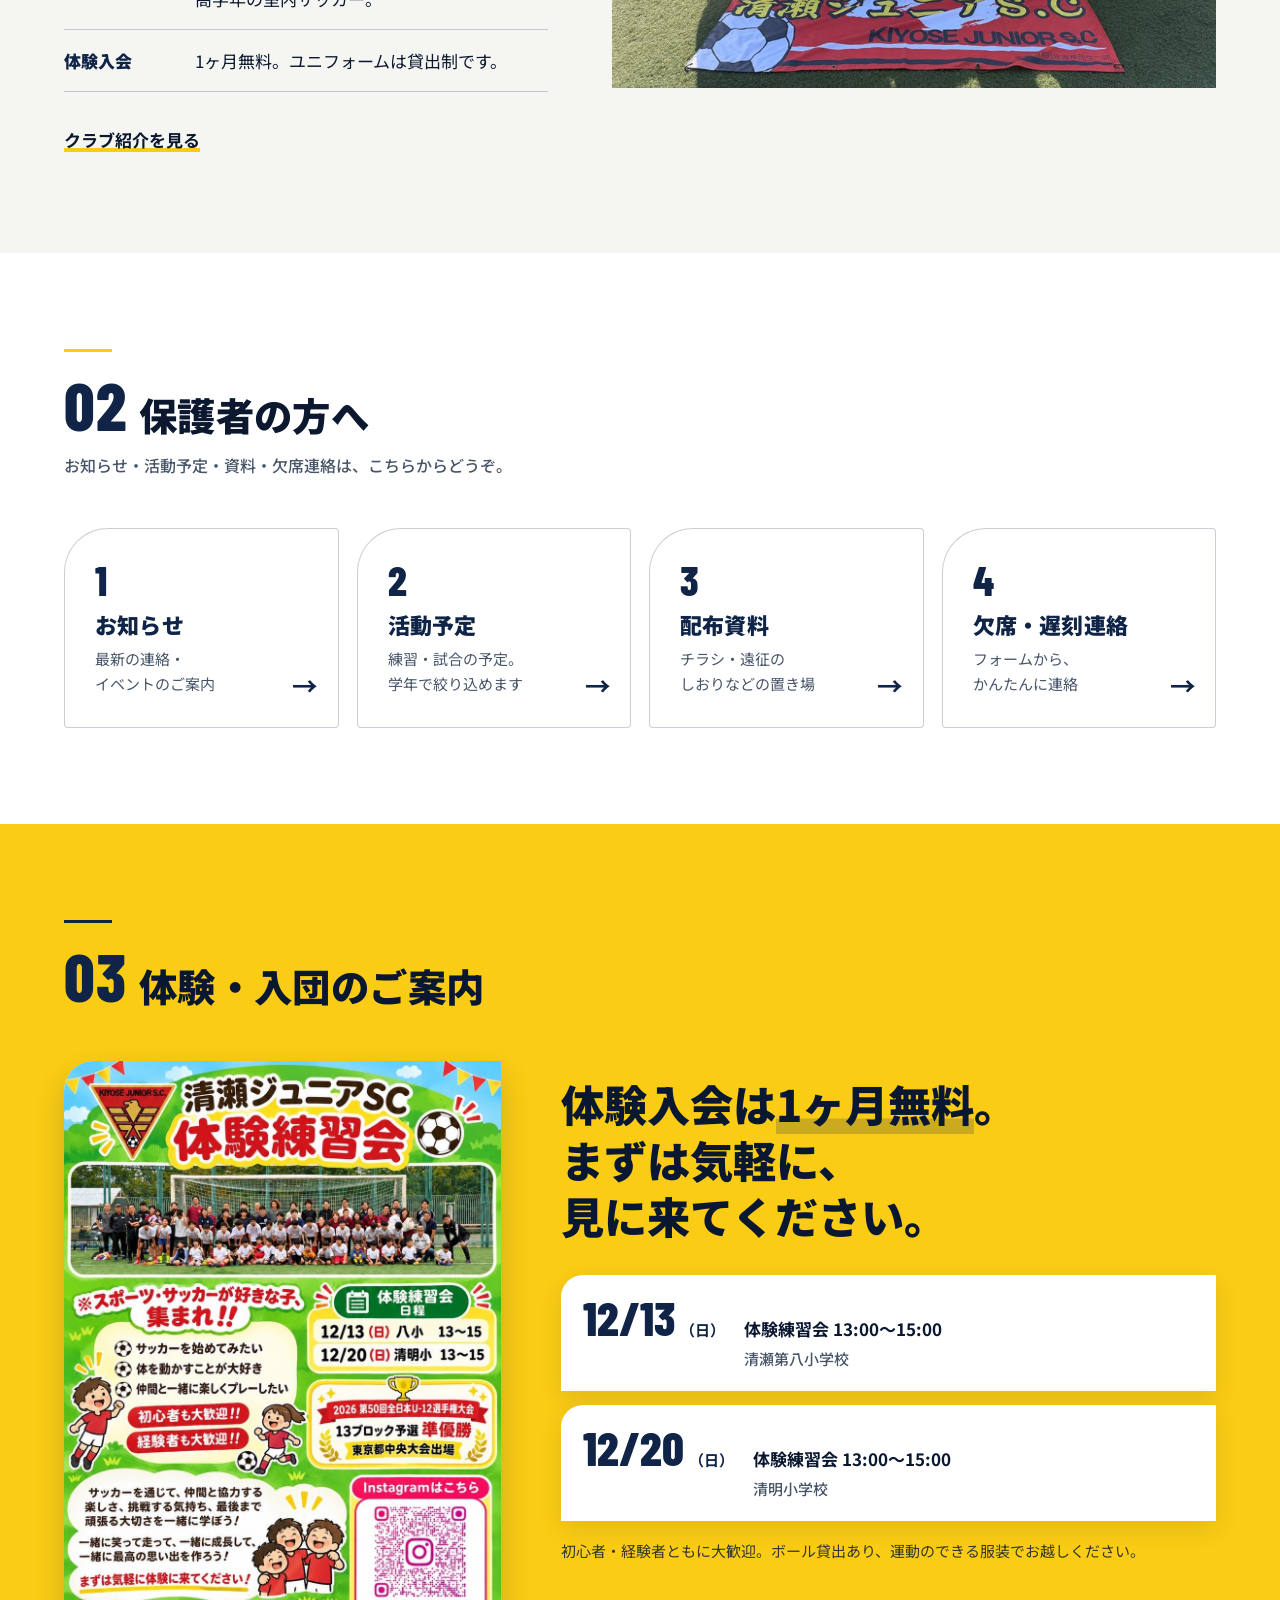
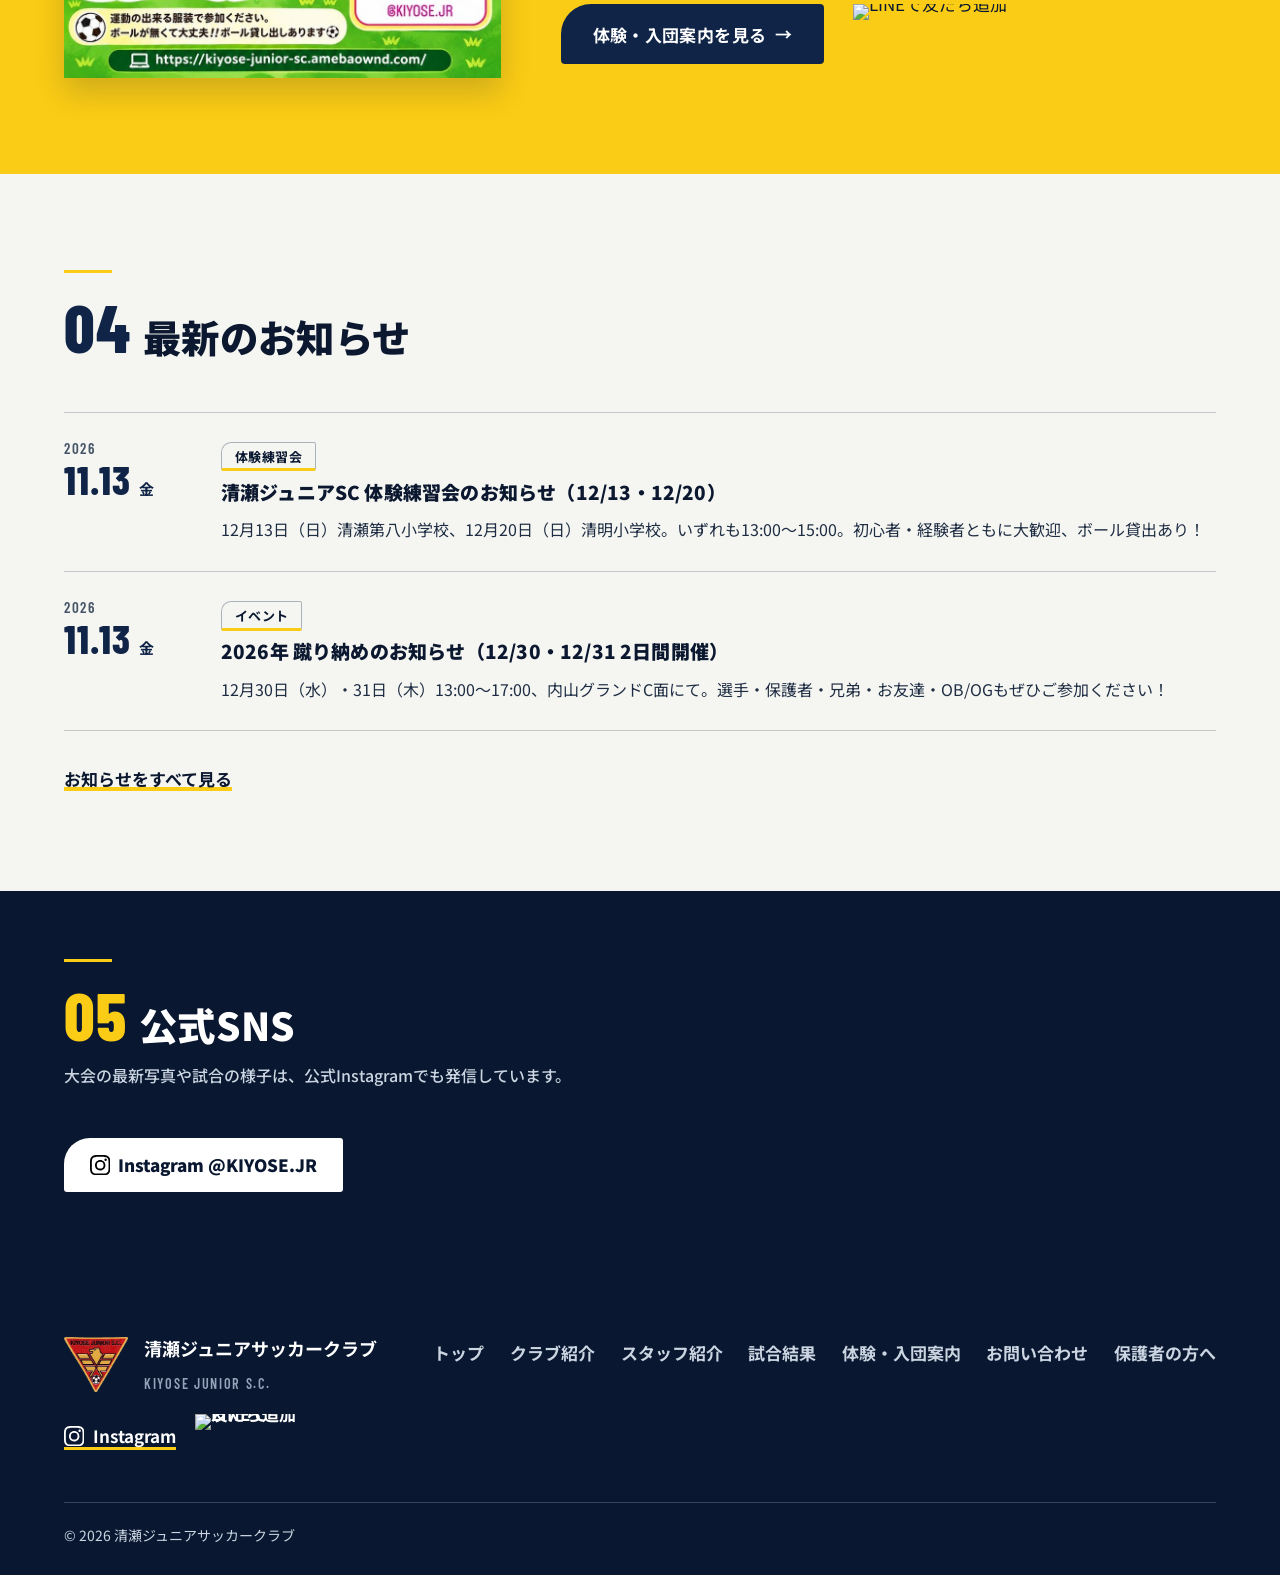
==== commit a4a2f73b: "InstagramとFacebookのリンクに、ロゴ（グリフ）を付ける - data-social="instagram"（コンテンツ内3か所＋全8ページのフッター）と data-social="fa" ====
--- a/index.html
+++ b/index.html
@@ -152,8 +152,8 @@
   <div class="wrap">
     <div class="sh"><span class="no">05</span><h2>公式SNS</h2><p class="sub">大会の最新写真や試合の様子は、公式Instagramでも発信しています。</p></div>
     <div class="sns-row">
-      <a href="https://www.instagram.com/kiyose.jr/" data-social="instagram" target="_blank" rel="noopener">Instagram @KIYOSE.JR</a>
-      <a href="#" data-social="facebook" target="_blank" rel="noopener" hidden>Facebook</a>
+      <a href="https://www.instagram.com/kiyose.jr/" data-social="instagram" target="_blank" rel="noopener"><svg class="soc-ico" viewBox="0 0 24 24" width="20" height="20" aria-hidden="true" focusable="false"><path d="M7.0301.084c-1.2768.0602-2.1487.264-2.911.5634-.7888.3075-1.4575.72-2.1228 1.3877-.6652.6677-1.075 1.3368-1.3802 2.127-.2954.7638-.4956 1.6365-.552 2.914-.0564 1.2775-.0689 1.6882-.0626 4.947.0062 3.2586.0206 3.6671.0825 4.9473.061 1.2765.264 2.1482.5635 2.9107.308.7889.72 1.4573 1.388 2.1228.6679.6655 1.3365 1.0743 2.1285 1.38.7632.295 1.6361.4961 2.9134.552 1.2773.056 1.6884.069 4.9462.0627 3.2578-.0062 3.668-.0207 4.9478-.0814 1.28-.0607 2.147-.2652 2.9098-.5633.7889-.3086 1.4578-.72 2.1228-1.3881.665-.6682 1.0745-1.3378 1.3795-2.1284.2957-.7632.4966-1.636.552-2.9124.056-1.2809.0692-1.6898.063-4.948-.0063-3.2583-.021-3.6668-.0817-4.9465-.0607-1.2797-.264-2.1487-.5633-2.9117-.3084-.7889-.72-1.4568-1.3876-2.1228C21.2982 1.33 20.628.9208 19.8378.6165 19.074.321 18.2017.1197 16.9244.0645 15.6471.0093 15.236-.005 11.977.0014 8.718.0076 8.31.0215 7.0301.0839m.1402 21.6932c-1.17-.0509-1.8053-.2453-2.2287-.408-.5606-.216-.96-.4771-1.3819-.895-.422-.4178-.6811-.8186-.9-1.378-.1644-.4234-.3624-1.058-.4171-2.228-.0595-1.2645-.072-1.6442-.079-4.848-.007-3.2037.0053-3.583.0607-4.848.05-1.169.2456-1.805.408-2.2282.216-.5613.4762-.96.895-1.3816.4188-.4217.8184-.6814 1.3783-.9003.423-.1651 1.0575-.3614 2.227-.4171 1.2655-.06 1.6447-.072 4.848-.079 3.2033-.007 3.5835.005 4.8495.0608 1.169.0508 1.8053.2445 2.228.408.5608.216.96.4754 1.3816.895.4217.4194.6816.8176.9005 1.3787.1653.4217.3617 1.056.4169 2.2263.0602 1.2655.0739 1.645.0796 4.848.0058 3.203-.0055 3.5834-.061 4.848-.051 1.17-.245 1.8055-.408 2.2294-.216.5604-.4763.96-.8954 1.3814-.419.4215-.8181.6811-1.3783.9-.4224.1649-1.0577.3617-2.2262.4174-1.2656.0595-1.6448.072-4.8493.079-3.2045.007-3.5825-.006-4.848-.0608M16.953 5.5864A1.44 1.44 0 1 0 18.39 4.144a1.44 1.44 0 0 0-1.437 1.4424M5.8385 12.012c.0067 3.4032 2.7706 6.1557 6.173 6.1493 3.4026-.0065 6.157-2.7701 6.1506-6.1733-.0065-3.4032-2.771-6.1565-6.174-6.1498-3.403.0067-6.156 2.771-6.1496 6.1738M8 12.0077a4 4 0 1 1 4.008 3.9921A3.9996 3.9996 0 0 1 8 12.0077"/></svg>Instagram @KIYOSE.JR</a>
+      <a href="#" data-social="facebook" target="_blank" rel="noopener" hidden><svg class="soc-ico" viewBox="0 0 24 24" width="20" height="20" aria-hidden="true" focusable="false"><path d="M9.101 23.691v-7.98H6.627v-3.667h2.474v-1.58c0-4.085 1.848-5.978 5.858-5.978.401 0 .955.042 1.468.103a8.68 8.68 0 0 1 1.141.195v3.325a8.623 8.623 0 0 0-.653-.036 26.805 26.805 0 0 0-.733-.009c-.707 0-1.259.096-1.675.309a1.686 1.686 0 0 0-.679.622c-.258.42-.374.995-.374 1.752v1.297h3.919l-.386 2.103-.287 1.564h-3.246v8.245C19.396 23.238 24 18.179 24 12.044c0-6.627-5.373-12-12-12s-12 5.373-12 12c0 5.628 3.874 10.35 9.101 11.647Z"/></svg>Facebook</a>
     </div>
   </div>
 </section>
@@ -168,9 +168,9 @@
           <span><b>清瀬ジュニアサッカークラブ</b><small>KIYOSE JUNIOR S.C.</small></span>
         </a>
         <p class="foot-sns">
-          <a href="https://www.instagram.com/kiyose.jr/" data-social="instagram" target="_blank" rel="noopener">Instagram</a>
+          <a href="https://www.instagram.com/kiyose.jr/" data-social="instagram" target="_blank" rel="noopener"><svg class="soc-ico" viewBox="0 0 24 24" width="20" height="20" aria-hidden="true" focusable="false"><path d="M7.0301.084c-1.2768.0602-2.1487.264-2.911.5634-.7888.3075-1.4575.72-2.1228 1.3877-.6652.6677-1.075 1.3368-1.3802 2.127-.2954.7638-.4956 1.6365-.552 2.914-.0564 1.2775-.0689 1.6882-.0626 4.947.0062 3.2586.0206 3.6671.0825 4.9473.061 1.2765.264 2.1482.5635 2.9107.308.7889.72 1.4573 1.388 2.1228.6679.6655 1.3365 1.0743 2.1285 1.38.7632.295 1.6361.4961 2.9134.552 1.2773.056 1.6884.069 4.9462.0627 3.2578-.0062 3.668-.0207 4.9478-.0814 1.28-.0607 2.147-.2652 2.9098-.5633.7889-.3086 1.4578-.72 2.1228-1.3881.665-.6682 1.0745-1.3378 1.3795-2.1284.2957-.7632.4966-1.636.552-2.9124.056-1.2809.0692-1.6898.063-4.948-.0063-3.2583-.021-3.6668-.0817-4.9465-.0607-1.2797-.264-2.1487-.5633-2.9117-.3084-.7889-.72-1.4568-1.3876-2.1228C21.2982 1.33 20.628.9208 19.8378.6165 19.074.321 18.2017.1197 16.9244.0645 15.6471.0093 15.236-.005 11.977.0014 8.718.0076 8.31.0215 7.0301.0839m.1402 21.6932c-1.17-.0509-1.8053-.2453-2.2287-.408-.5606-.216-.96-.4771-1.3819-.895-.422-.4178-.6811-.8186-.9-1.378-.1644-.4234-.3624-1.058-.4171-2.228-.0595-1.2645-.072-1.6442-.079-4.848-.007-3.2037.0053-3.583.0607-4.848.05-1.169.2456-1.805.408-2.2282.216-.5613.4762-.96.895-1.3816.4188-.4217.8184-.6814 1.3783-.9003.423-.1651 1.0575-.3614 2.227-.4171 1.2655-.06 1.6447-.072 4.848-.079 3.2033-.007 3.5835.005 4.8495.0608 1.169.0508 1.8053.2445 2.228.408.5608.216.96.4754 1.3816.895.4217.4194.6816.8176.9005 1.3787.1653.4217.3617 1.056.4169 2.2263.0602 1.2655.0739 1.645.0796 4.848.0058 3.203-.0055 3.5834-.061 4.848-.051 1.17-.245 1.8055-.408 2.2294-.216.5604-.4763.96-.8954 1.3814-.419.4215-.8181.6811-1.3783.9-.4224.1649-1.0577.3617-2.2262.4174-1.2656.0595-1.6448.072-4.8493.079-3.2045.007-3.5825-.006-4.848-.0608M16.953 5.5864A1.44 1.44 0 1 0 18.39 4.144a1.44 1.44 0 0 0-1.437 1.4424M5.8385 12.012c.0067 3.4032 2.7706 6.1557 6.173 6.1493 3.4026-.0065 6.157-2.7701 6.1506-6.1733-.0065-3.4032-2.771-6.1565-6.174-6.1498-3.403.0067-6.156 2.771-6.1496 6.1738M8 12.0077a4 4 0 1 1 4.008 3.9921A3.9996 3.9996 0 0 1 8 12.0077"/></svg>Instagram</a>
           <a class="line-add" href="#" data-social="line" target="_blank" rel="noopener" hidden><img src="https://scdn.line-apps.com/n/line_add_friends/btn/ja.png" alt="LINEで友だち追加" width="232" height="72" loading="lazy"></a>
-          <a href="#" data-social="facebook" target="_blank" rel="noopener" hidden>Facebook</a>
+          <a href="#" data-social="facebook" target="_blank" rel="noopener" hidden><svg class="soc-ico" viewBox="0 0 24 24" width="20" height="20" aria-hidden="true" focusable="false"><path d="M9.101 23.691v-7.98H6.627v-3.667h2.474v-1.58c0-4.085 1.848-5.978 5.858-5.978.401 0 .955.042 1.468.103a8.68 8.68 0 0 1 1.141.195v3.325a8.623 8.623 0 0 0-.653-.036 26.805 26.805 0 0 0-.733-.009c-.707 0-1.259.096-1.675.309a1.686 1.686 0 0 0-.679.622c-.258.42-.374.995-.374 1.752v1.297h3.919l-.386 2.103-.287 1.564h-3.246v8.245C19.396 23.238 24 18.179 24 12.044c0-6.627-5.373-12-12-12s-12 5.373-12 12c0 5.628 3.874 10.35 9.101 11.647Z"/></svg>Facebook</a>
         </p>
       </div>
       <nav class="foot-nav" aria-label="フッターメニュー">
--- a/css/style.css
+++ b/css/style.css
@@ -92,6 +92,8 @@
 .line-add { display: inline-flex; align-items: center; justify-content: center; min-height: 44px; line-height: 0; text-decoration: none; transition: transform .18s ease; }
 .line-add:hover { transform: translateY(-2px); }
 .line-add img { display: block; height: 60px; width: auto; max-width: 100%; }
+/* SNSのロゴ（simple-icons のグリフ。形は変えない）：紺の地では白、白い地では黒 */
+.soc-ico { flex: none; display: inline-block; width: 1.2em; height: 1.2em; margin-right: .5em; fill: currentColor; vertical-align: -.2em; }
 .btn[disabled] { opacity: .45; cursor: not-allowed; transform: none; }
 .arrow::after { content: "→"; font-family: var(--num); font-weight: 700; transition: transform .18s ease; }
 .btn:hover .arrow::after, a:hover > .arrow::after { transform: translateX(4px); }
@@ -534,13 +536,15 @@
 /* ---------- リンク集・SNS ---------- */
 .linkset { display: grid; gap: 0; border-top: 2px solid var(--navy); }
 .linkset li { border-bottom: 1px solid var(--line); }
-.linkset a, .linkset span { display: flex; justify-content: space-between; align-items: center; gap: 1rem; padding: 1.05rem .2rem; text-decoration: none; font-weight: 700; }
+.linkset a, .linkset span { display: flex; justify-content: flex-start; align-items: center; gap: 1rem; padding: 1.05rem .2rem; text-decoration: none; font-weight: 700; }
+.linkset .soc-ico { color: #000; }   /* 白い地の上：黒のグリフ */
 .linkset a:hover { background: rgba(250, 204, 21, .25); }
-.linkset a::after { content: "↗"; font-family: var(--num); font-size: 1.3rem; }
+.linkset a::after { content: "↗"; font-family: var(--num); font-size: 1.3rem; margin-left: auto; }
 .linkset span { color: var(--muted); }
 .sns-row { display: flex; flex-wrap: wrap; gap: .8rem 1.2rem; margin-top: 1.6rem; }
 .sns-row a { display: inline-flex; align-items: center; min-height: 54px; padding: .6rem 1.6rem; text-decoration: none; font-weight: 900; background: var(--white); color: var(--navy-deep); border-top-left-radius: 26px; border-radius: 3px 3px 3px 3px; border-top-left-radius: 26px; transition: background-color .18s, transform .18s; }
 .sns-row a:hover { background: var(--yellow); transform: translateY(-2px); }
+.sns-row a:not(.btn) .soc-ico { color: #000; }   /* 白いボタンの上：黒のグリフ（紺のボタンの上は、文字と同じ白） */
 
 /* ---------- フッター ---------- */
 .site-footer { background: var(--navy-deep); color: #cbd5e1; padding-block: clamp(40px, 6vw, 72px) 26px; }
